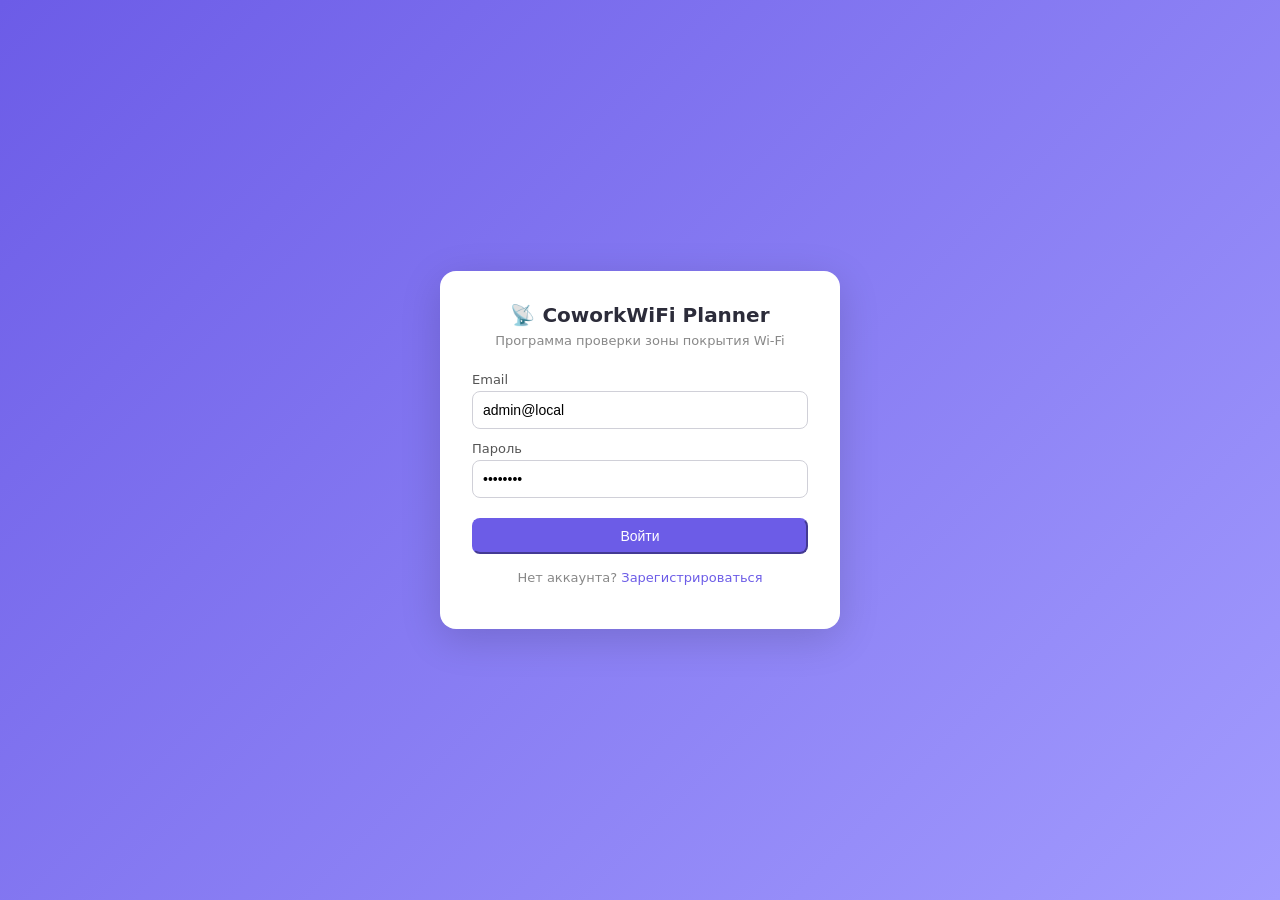
==== static/index.html @ eb7f139a "Initial commit: CoworkWiFi Planner" ====
<!DOCTYPE html>
<html lang="ru">
<head>
<meta charset="UTF-8">
<title>CoworkWiFi Planner</title>
<link rel="stylesheet" href="/static/css/style.css">
</head>
<body>
<header class="topbar">
  <div class="logo">📡 CoworkWiFi Planner</div>
  <nav>
    <a href="/static/index.html" class="active">Главная</a>
    <a href="/static/editor.html">Редактор</a>
    <a href="/static/measurements.html">Измерения</a>
    <a href="/static/heatmap.html">Тепловые карты</a>
    <a href="/static/admin.html" id="adminLink" style="display:none">Админ</a>
  </nav>
  <div class="user-info">
    <span id="userName"></span>
    <button id="logoutBtn" class="btn">Выйти</button>
  </div>
</header>

<main class="container">
  <section class="hero">
    <h1>Программа проверки зоны покрытия Wi-Fi в коворкинге</h1>
    <p>Загрузите план помещения, расставьте точки доступа, введите измерения RSSI/SNR — и получите тепловую карту покрытия.</p>
    <div class="hero-actions">
      <a href="/static/editor.html" class="btn-primary">Открыть редактор</a>
      <a href="/docs" class="btn" target="_blank">API-документация</a>
    </div>
  </section>

  <section class="features">
    <div class="feature">
      <div class="feature-icon">🗺</div>
      <h3>Загрузка плана</h3>
      <p>PNG, JPG или SVG с реальными размерами помещения</p>
    </div>
    <div class="feature">
      <div class="feature-icon">📡</div>
      <h3>Расстановка точек доступа</h3>
      <p>Укажите модель, мощность, канал и тип SSID</p>
    </div>
    <div class="feature">
      <div class="feature-icon">📊</div>
      <h3>Измерения</h3>
      <p>RSSI, SNR, интерференция — вручную или автоматически</p>
    </div>
    <div class="feature">
      <div class="feature-icon">🔥</div>
      <h3>Тепловые карты</h3>
      <p>IDW-интерполяция и наложение на план помещения</p>
    </div>
    <div class="feature">
      <div class="feature-icon">📄</div>
      <h3>Экспорт отчётов</h3>
      <p>CSV и PDF с результатами измерений</p>
    </div>
    <div class="feature">
      <div class="feature-icon">🔐</div>
      <h3>Роли и доступ</h3>
      <p>Администратор, инженер, аналитик</p>
    </div>
  </section>
</main>

<script src="/static/js/api.js"></script>
<script>
(function () {
  if (!API.getToken()) { window.location.href = '/static/login.html'; return; }
  API.get('/api/auth/me').then(function (u) {
    document.getElementById('userName').textContent = u.full_name + ' (' + u.role + ')';
    if (u.role === 'admin') document.getElementById('adminLink').style.display = '';
  }).catch(function () {
    API.clearToken();
    window.location.href = '/static/login.html';
  });
  document.getElementById('logoutBtn').addEventListener('click', function () {
    API.clearToken();
    window.location.href = '/static/login.html';
  });
})();
</script>
</body>
</html>
---- static/css/style.css ----
* { box-sizing: border-box; margin: 0; padding: 0; }
body {
  font-family: 'Segoe UI', system-ui, sans-serif;
  background: #f5f5f7;
  color: #2c2c3a;
  min-height: 100vh;
}
a { color: #6c5ce7; text-decoration: none; }

.topbar {
  height: 56px; background: #fff; border-bottom: 1px solid #e0e0e5;
  display: flex; align-items: center; padding: 0 20px; gap: 24px;
}
.topbar .logo { font-weight: 700; color: #6c5ce7; }
.topbar nav { display: flex; gap: 16px; }
.topbar nav a { color: #555; font-size: 14px; padding: 4px 8px; border-radius: 6px; }
.topbar nav a.active { background: #f0eeff; color: #6c5ce7; }
.user-info { margin-left: auto; display: flex; align-items: center; gap: 12px; font-size: 14px; }

.container { max-width: 1100px; margin: 0 auto; padding: 32px 20px; }

.hero { text-align: center; padding: 40px 0; }
.hero h1 { font-size: 28px; margin-bottom: 12px; }
.hero p { color: #666; margin-bottom: 24px; }
.hero-actions { display: flex; gap: 12px; justify-content: center; }

.features {
  display: grid; grid-template-columns: repeat(auto-fit, minmax(220px, 1fr));
  gap: 16px; margin-top: 40px;
}
.feature {
  background: #fff; padding: 20px; border-radius: 12px;
  border: 1px solid #e0e0e5;
}
.feature-icon { font-size: 28px; margin-bottom: 8px; }
.feature h3 { font-size: 15px; margin-bottom: 6px; }
.feature p { font-size: 13px; color: #666; }

.btn {
  background: #fff; border: 1px solid #d0d0d8; color: #2c2c3a;
  padding: 8px 16px; border-radius: 8px; cursor: pointer; font-size: 14px;
  transition: all .15s;
}
.btn:hover { background: #f5f5f7; }
.btn-primary {
  background: #6c5ce7; border-color: #6c5ce7; color: #fff;
  padding: 8px 16px; border-radius: 8px; cursor: pointer; font-size: 14px;
  display: inline-block;
}
.btn-primary:hover { background: #8171f0; }

/* Авторизация */
.auth-page {
  display: flex; align-items: center; justify-content: center;
  min-height: 100vh; background: linear-gradient(135deg, #6c5ce7, #a29bfe);
}
.auth-card {
  background: #fff; padding: 32px; border-radius: 16px;
  width: 100%; max-width: 400px;
  box-shadow: 0 10px 40px rgba(0,0,0,.15);
}
.auth-card h1 { font-size: 20px; margin-bottom: 6px; text-align: center; }
.auth-card .subtitle { text-align: center; color: #888; font-size: 13px; margin-bottom: 24px; }
.auth-card label { display: block; margin-bottom: 12px; font-size: 13px; color: #555; }
.auth-card input, .auth-card select {
  width: 100%; padding: 10px; border: 1px solid #d0d0d8;
  border-radius: 8px; margin-top: 4px; font-size: 14px;
}
.auth-card button { width: 100%; margin-top: 8px; }
.hint { text-align: center; font-size: 13px; color: #888; margin-top: 16px; }
.msg { margin-top: 12px; font-size: 13px; text-align: center; }
.msg.error { color: #e74c3c; }
.msg.success { color: #27ae60; }

/* Таблицы */
.table { width: 100%; border-collapse: collapse; background: #fff; border-radius: 8px; overflow: hidden; }
.table th, .table td { padding: 10px 14px; text-align: left; border-bottom: 1px solid #eee; font-size: 14px; }
.table th { background: #fafafa; font-weight: 600; color: #555; font-size: 13px; }

pre { background: #2c2c3a; color: #e4e4ec; padding: 12px; border-radius: 8px; font-size: 13px; }
code { background: #f0eeff; color: #6c5ce7; padding: 2px 6px; border-radius: 4px; font-size: 13px; }
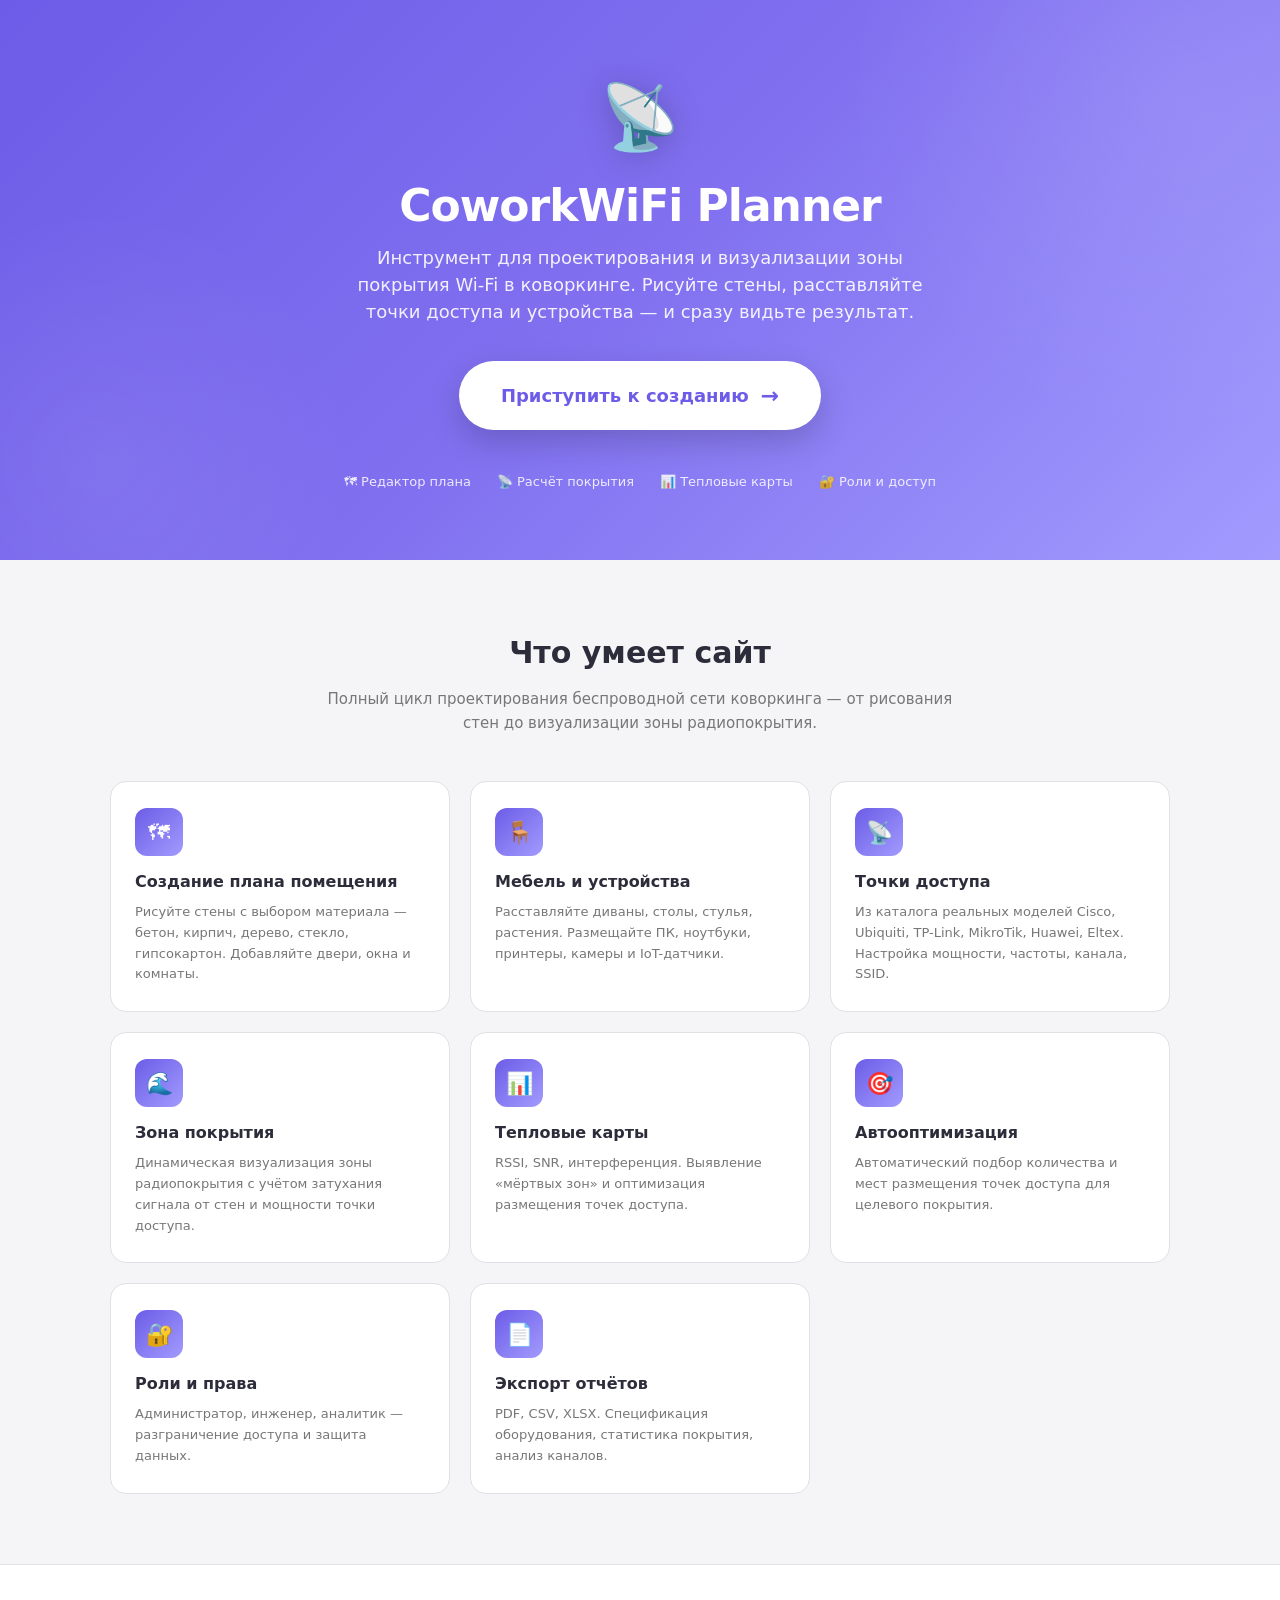
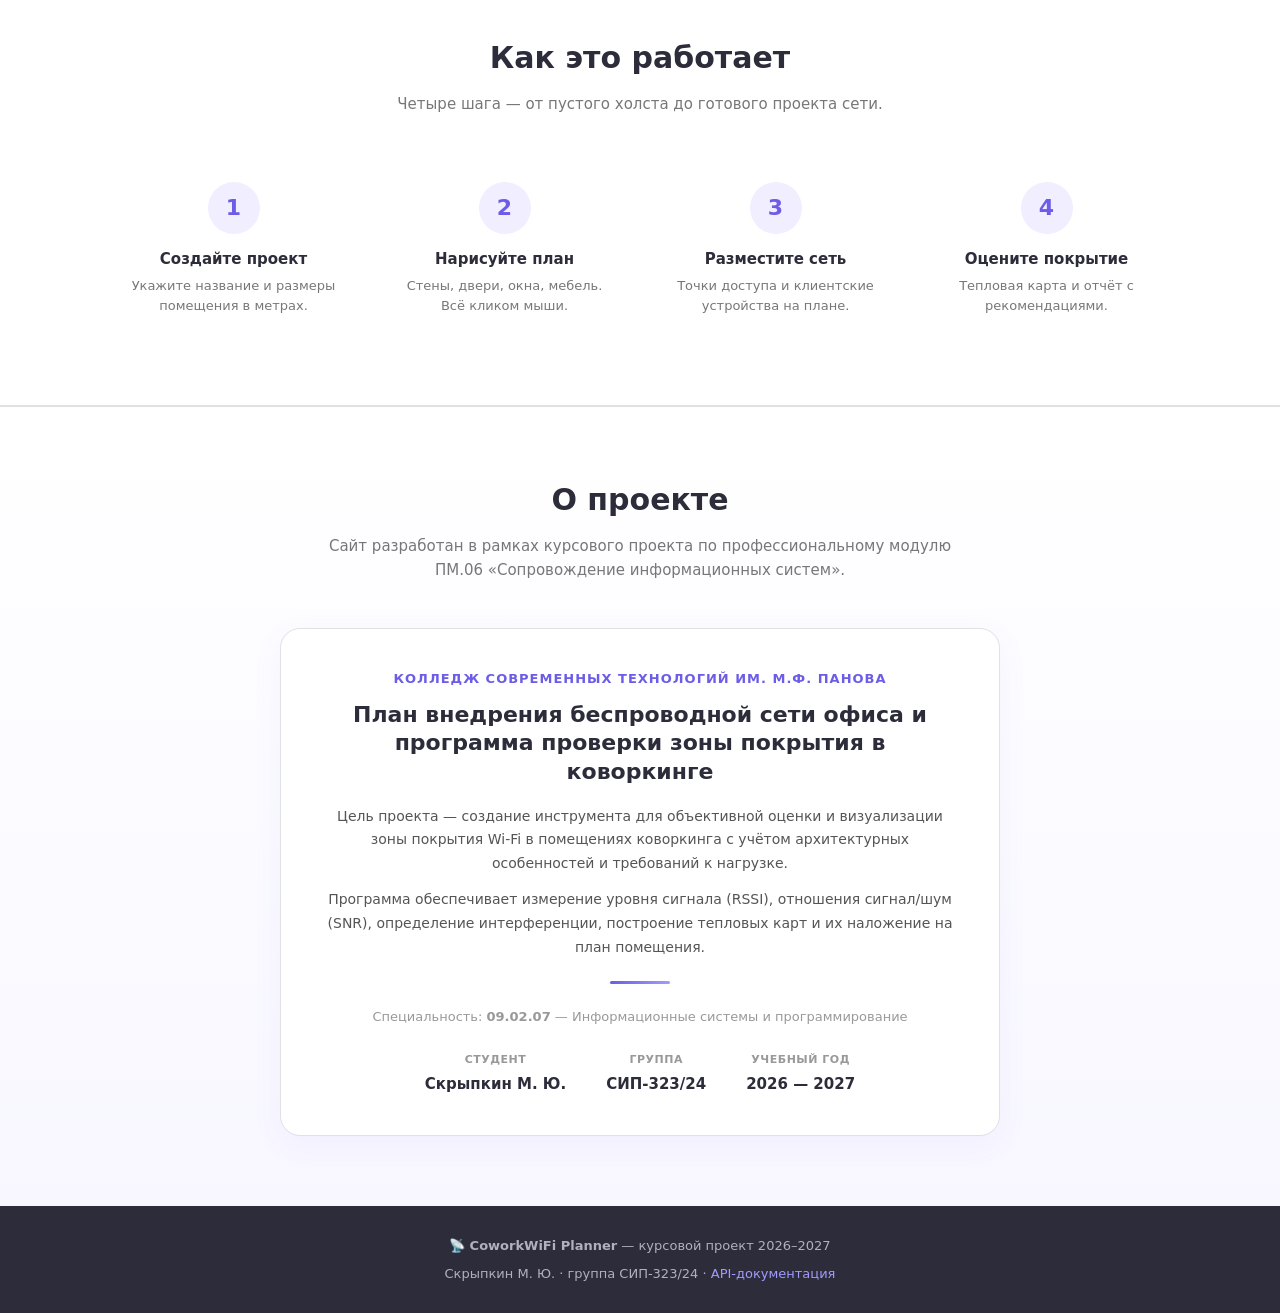
==== commit c7490b47: "ver 0.0.4" ====
--- a/static/index.html
+++ b/static/index.html
@@ -2,84 +2,192 @@
 <html lang="ru">
 <head>
 <meta charset="UTF-8">
-<title>CoworkWiFi Planner</title>
+<meta name="viewport" content="width=device-width, initial-scale=1.0">
+<title>CoworkWiFi Planner — проектирование Wi-Fi в коворкинге</title>
 <link rel="stylesheet" href="/static/css/style.css">
 </head>
 <body>
-<header class="topbar">
-  <div class="logo">📡 CoworkWiFi Planner</div>
-  <nav>
-    <a href="/static/index.html" class="active">Главная</a>
-    <a href="/static/editor.html">Редактор</a>
-    <a href="/static/measurements.html">Измерения</a>
-    <a href="/static/heatmap.html">Тепловые карты</a>
-    <a href="/static/admin.html" id="adminLink" style="display:none">Админ</a>
-  </nav>
-  <div class="user-info">
-    <span id="userName"></span>
-    <button id="logoutBtn" class="btn">Выйти</button>
+
+<section class="hero">
+  <div class="hero-logo">📡</div>
+  <h1>CoworkWiFi Planner</h1>
+  <p class="subtitle">
+    Инструмент для проектирования и визуализации зоны покрытия Wi-Fi
+    в коворкинге. Рисуйте стены, расставляйте точки доступа и устройства —
+    и сразу видьте результат.
+  </p>
+  <a href="/static/editor.html" class="hero-cta" id="startBtn">
+    Приступить к созданию
+    <span class="arrow">→</span>
+  </a>
+  <div class="hero-features-mini">
+    <span>🗺 Редактор плана</span>
+    <span>📡 Расчёт покрытия</span>
+    <span>📊 Тепловые карты</span>
+    <span>🔐 Роли и доступ</span>
   </div>
-</header>
+</section>
 
-<main class="container">
-  <section class="hero">
-    <h1>Программа проверки зоны покрытия Wi-Fi в коворкинге</h1>
-    <p>Загрузите план помещения, расставьте точки доступа, введите измерения RSSI/SNR — и получите тепловую карту покрытия.</p>
-    <div class="hero-actions">
-      <a href="/static/editor.html" class="btn-primary">Открыть редактор</a>
-      <a href="/docs" class="btn" target="_blank">API-документация</a>
-    </div>
-  </section>
-
-  <section class="features">
+<section class="section">
+  <h2 class="section-title">Что умеет сайт</h2>
+  <p class="section-sub">
+    Полный цикл проектирования беспроводной сети коворкинга —
+    от рисования стен до визуализации зоны радиопокрытия.
+  </p>
+  <div class="features-grid">
     <div class="feature">
       <div class="feature-icon">🗺</div>
-      <h3>Загрузка плана</h3>
-      <p>PNG, JPG или SVG с реальными размерами помещения</p>
+      <h3>Создание плана помещения</h3>
+      <p>Рисуйте стены с выбором материала — бетон, кирпич, дерево, стекло,
+      гипсокартон. Добавляйте двери, окна и комнаты.</p>
+    </div>
+    <div class="feature">
+      <div class="feature-icon">🪑</div>
+      <h3>Мебель и устройства</h3>
+      <p>Расставляйте диваны, столы, стулья, растения. Размещайте ПК,
+      ноутбуки, принтеры, камеры и IoT-датчики.</p>
     </div>
     <div class="feature">
       <div class="feature-icon">📡</div>
-      <h3>Расстановка точек доступа</h3>
-      <p>Укажите модель, мощность, канал и тип SSID</p>
+      <h3>Точки доступа</h3>
+      <p>Из каталога реальных моделей Cisco, Ubiquiti, TP-Link, MikroTik,
+      Huawei, Eltex. Настройка мощности, частоты, канала, SSID.</p>
+    </div>
+    <div class="feature">
+      <div class="feature-icon">🌊</div>
+      <h3>Зона покрытия</h3>
+      <p>Динамическая визуализация зоны радиопокрытия с учётом затухания
+      сигнала от стен и мощности точки доступа.</p>
     </div>
     <div class="feature">
       <div class="feature-icon">📊</div>
-      <h3>Измерения</h3>
-      <p>RSSI, SNR, интерференция — вручную или автоматически</p>
+      <h3>Тепловые карты</h3>
+      <p>RSSI, SNR, интерференция. Выявление «мёртвых зон» и оптимизация
+      размещения точек доступа.</p>
     </div>
     <div class="feature">
-      <div class="feature-icon">🔥</div>
-      <h3>Тепловые карты</h3>
-      <p>IDW-интерполяция и наложение на план помещения</p>
+      <div class="feature-icon">🎯</div>
+      <h3>Автооптимизация</h3>
+      <p>Автоматический подбор количества и мест размещения точек
+      доступа для целевого покрытия.</p>
+    </div>
+    <div class="feature">
+      <div class="feature-icon">🔐</div>
+      <h3>Роли и права</h3>
+      <p>Администратор, инженер, аналитик — разграничение доступа
+      и защита данных.</p>
     </div>
     <div class="feature">
       <div class="feature-icon">📄</div>
       <h3>Экспорт отчётов</h3>
-      <p>CSV и PDF с результатами измерений</p>
+      <p>PDF, CSV, XLSX. Спецификация оборудования, статистика покрытия,
+      анализ каналов.</p>
     </div>
-    <div class="feature">
-      <div class="feature-icon">🔐</div>
-      <h3>Роли и доступ</h3>
-      <p>Администратор, инженер, аналитик</p>
+  </div>
+</section>
+
+<section class="steps">
+  <div class="section">
+    <h2 class="section-title">Как это работает</h2>
+    <p class="section-sub">Четыре шага — от пустого холста до готового проекта сети.</p>
+    <div class="step-row">
+      <div class="step">
+        <div class="step-num">1</div>
+        <h4>Создайте проект</h4>
+        <p>Укажите название и размеры помещения в метрах.</p>
+      </div>
+      <div class="step">
+        <div class="step-num">2</div>
+        <h4>Нарисуйте план</h4>
+        <p>Стены, двери, окна, мебель. Всё кликом мыши.</p>
+      </div>
+      <div class="step">
+        <div class="step-num">3</div>
+        <h4>Разместите сеть</h4>
+        <p>Точки доступа и клиентские устройства на плане.</p>
+      </div>
+      <div class="step">
+        <div class="step-num">4</div>
+        <h4>Оцените покрытие</h4>
+        <p>Тепловая карта и отчёт с рекомендациями.</p>
+      </div>
     </div>
-  </section>
-</main>
+  </div>
+</section>
+
+<section class="about">
+  <div class="section">
+    <h2 class="section-title">О проекте</h2>
+    <p class="section-sub">
+      Сайт разработан в рамках курсового проекта по профессиональному
+      модулю ПМ.06 «Сопровождение информационных систем».
+    </p>
+    <div class="about-card">
+      <div class="uni">Колледж современных технологий им. М.Ф. Панова</div>
+      <h2>План внедрения беспроводной сети офиса
+        и программа проверки зоны покрытия в коворкинге</h2>
+      <p>
+        Цель проекта — создание инструмента для объективной оценки
+        и визуализации зоны покрытия Wi-Fi в помещениях коворкинга
+        с учётом архитектурных особенностей и требований к нагрузке.
+      </p>
+      <p>
+        Программа обеспечивает измерение уровня сигнала (RSSI), отношения
+        сигнал/шум (SNR), определение интерференции, построение тепловых
+        карт и их наложение на план помещения.
+      </p>
+      <div class="about-divider"></div>
+      <p style="font-size:13px;color:#999;margin:0">
+        Специальность: <strong>09.02.07</strong> — Информационные системы и программирование
+      </p>
+      <div class="author-info">
+        <div class="author-item">
+          <div class="lbl">Студент</div>
+          <div class="val">Скрыпкин М. Ю.</div>
+        </div>
+        <div class="author-item">
+          <div class="lbl">Группа</div>
+          <div class="val">СИП-323/24</div>
+        </div>
+        <div class="author-item">
+          <div class="lbl">Учебный год</div>
+          <div class="val">2026 — 2027</div>
+        </div>
+      </div>
+    </div>
+  </div>
+</section>
+
+<footer>
+  <p>📡 <strong>CoworkWiFi Planner</strong> — курсовой проект 2026–2027</p>
+  <p>Скрыпкин М. Ю. · группа СИП-323/24 ·
+    <a href="/docs" target="_blank">API-документация</a></p>
+</footer>
 
 <script src="/static/js/api.js"></script>
 <script>
 (function () {
-  if (!API.getToken()) { window.location.href = '/static/login.html'; return; }
-  API.get('/api/auth/me').then(function (u) {
-    document.getElementById('userName').textContent = u.full_name + ' (' + u.role + ')';
-    if (u.role === 'admin') document.getElementById('adminLink').style.display = '';
-  }).catch(function () {
-    API.clearToken();
-    window.location.href = '/static/login.html';
+  var startBtn = document.getElementById('startBtn');
+  startBtn.addEventListener('click', function (e) {
+    if (!API.getToken()) {
+      e.preventDefault();
+      window.location.href = '/static/login.html';
+    }
   });
-  document.getElementById('logoutBtn').addEventListener('click', function () {
-    API.clearToken();
-    window.location.href = '/static/login.html';
-  });
+  if (API.getToken()) {
+    API.get('/api/auth/me').then(function (u) {
+      var hero = document.querySelector('.hero');
+      var badge = document.createElement('div');
+      badge.className = 'hero-user-badge';
+      badge.innerHTML = '<span>👤 ' + u.full_name + '</span>' +
+        '<button id="logoutLink">Выйти</button>';
+      hero.appendChild(badge);
+      document.getElementById('logoutLink').addEventListener('click', function () {
+        API.clearToken();
+        window.location.reload();
+      });
+    }).catch(function () { API.clearToken(); });
+  }
 })();
 </script>
 </body>
--- a/static/css/style.css
+++ b/static/css/style.css
@@ -1,81 +1,688 @@
+/* ============================================================
+   CoworkWiFi Planner — ЕДИНЫЙ ФАЙЛ СТИЛЕЙ
+   Курсовой проект 2026–2027 · Скрыпкин М. Ю. · СИП-323/24
+   ============================================================ */
+
+/* 1. БАЗА */
 * { box-sizing: border-box; margin: 0; padding: 0; }
 body {
-  font-family: 'Segoe UI', system-ui, sans-serif;
+  font-family: 'Segoe UI', system-ui, -apple-system, sans-serif;
   background: #f5f5f7;
   color: #2c2c3a;
   min-height: 100vh;
+  font-size: 14px;
+  line-height: 1.5;
 }
 a { color: #6c5ce7; text-decoration: none; }
-
+a:hover { text-decoration: underline; }
+body.editor-page, body.measurements-page { overflow: hidden; margin: 0; }
+
+/* 2. TOPBAR */
 .topbar {
   height: 56px; background: #fff; border-bottom: 1px solid #e0e0e5;
-  display: flex; align-items: center; padding: 0 20px; gap: 24px;
-}
-.topbar .logo { font-weight: 700; color: #6c5ce7; }
-.topbar nav { display: flex; gap: 16px; }
-.topbar nav a { color: #555; font-size: 14px; padding: 4px 8px; border-radius: 6px; }
-.topbar nav a.active { background: #f0eeff; color: #6c5ce7; }
-.user-info { margin-left: auto; display: flex; align-items: center; gap: 12px; font-size: 14px; }
-
-.container { max-width: 1100px; margin: 0 auto; padding: 32px 20px; }
-
-.hero { text-align: center; padding: 40px 0; }
-.hero h1 { font-size: 28px; margin-bottom: 12px; }
-.hero p { color: #666; margin-bottom: 24px; }
-.hero-actions { display: flex; gap: 12px; justify-content: center; }
-
-.features {
-  display: grid; grid-template-columns: repeat(auto-fit, minmax(220px, 1fr));
-  gap: 16px; margin-top: 40px;
-}
-.feature {
-  background: #fff; padding: 20px; border-radius: 12px;
-  border: 1px solid #e0e0e5;
-}
-.feature-icon { font-size: 28px; margin-bottom: 8px; }
-.feature h3 { font-size: 15px; margin-bottom: 6px; }
-.feature p { font-size: 13px; color: #666; }
-
+  display: flex; align-items: center; padding: 0 20px;
+  gap: 24px; flex-shrink: 0;
+}
+.topbar .logo { font-weight: 700; color: #6c5ce7; font-size: 14px; white-space: nowrap; }
+.topbar nav { display: flex; gap: 4px; flex: 1; }
+.topbar nav a {
+  color: #555; font-size: 13px; padding: 6px 12px;
+  border-radius: 6px; text-decoration: none;
+  transition: background .15s, color .15s;
+}
+.topbar nav a:hover { background: #f5f5f7; color: #2c2c3a; text-decoration: none; }
+.topbar nav a.active { background: #f0eeff; color: #6c5ce7; font-weight: 600; }
+.user-info {
+  margin-left: auto; display: flex; align-items: center;
+  gap: 12px; font-size: 13px; color: #555;
+}
+
+/* 3. КНОПКИ */
 .btn {
   background: #fff; border: 1px solid #d0d0d8; color: #2c2c3a;
-  padding: 8px 16px; border-radius: 8px; cursor: pointer; font-size: 14px;
-  transition: all .15s;
+  padding: 7px 14px; border-radius: 8px; cursor: pointer;
+  font-size: 13px; font-family: inherit; transition: all .15s;
+  display: inline-flex; align-items: center; gap: 6px;
 }
 .btn:hover { background: #f5f5f7; }
 .btn-primary {
-  background: #6c5ce7; border-color: #6c5ce7; color: #fff;
-  padding: 8px 16px; border-radius: 8px; cursor: pointer; font-size: 14px;
-  display: inline-block;
-}
-.btn-primary:hover { background: #8171f0; }
-
-/* Авторизация */
-.auth-page {
-  display: flex; align-items: center; justify-content: center;
-  min-height: 100vh; background: linear-gradient(135deg, #6c5ce7, #a29bfe);
-}
-.auth-card {
-  background: #fff; padding: 32px; border-radius: 16px;
-  width: 100%; max-width: 400px;
-  box-shadow: 0 10px 40px rgba(0,0,0,.15);
-}
-.auth-card h1 { font-size: 20px; margin-bottom: 6px; text-align: center; }
-.auth-card .subtitle { text-align: center; color: #888; font-size: 13px; margin-bottom: 24px; }
-.auth-card label { display: block; margin-bottom: 12px; font-size: 13px; color: #555; }
-.auth-card input, .auth-card select {
-  width: 100%; padding: 10px; border: 1px solid #d0d0d8;
-  border-radius: 8px; margin-top: 4px; font-size: 14px;
-}
-.auth-card button { width: 100%; margin-top: 8px; }
-.hint { text-align: center; font-size: 13px; color: #888; margin-top: 16px; }
+  background: #6c5ce7; border: none; color: #fff;
+  padding: 8px 16px; border-radius: 8px; cursor: pointer;
+  font-size: 13px; font-weight: 600; font-family: inherit;
+  transition: background .15s;
+  display: inline-flex; align-items: center; justify-content: center;
+  gap: 6px; text-decoration: none;
+}
+.btn-primary:hover { background: #8171f0; color: #fff; text-decoration: none; }
+.btn-danger {
+  background: #e74c3c; color: #fff; border: none;
+  padding: 8px 14px; border-radius: 6px; cursor: pointer;
+  font-size: 13px; font-family: inherit; transition: background .15s;
+  width: 100%; margin-top: 6px;
+}
+.btn-danger:hover { background: #c0392b; }
+.btn-sm {
+  background: #fff; border: 1px solid #d0d0d8;
+  padding: 4px 10px; border-radius: 5px; font-size: 11px;
+  cursor: pointer; font-family: inherit; margin-right: 4px;
+  transition: background .15s;
+}
+.btn-sm:hover { background: #f5f5f7; }
+.btn-sm.danger { color: #e74c3c; border-color: #f5c6c0; }
+.btn-sm.danger:hover { background: #fcebe8; }
+.btn-primary-sm {
+  background: #6c5ce7; color: #fff; border: none;
+  padding: 8px 14px; border-radius: 6px; font-size: 13px;
+  cursor: pointer; font-weight: 600; font-family: inherit;
+  transition: background .15s;
+}
+.btn-primary-sm:hover { background: #8171f0; }
+
+/* 4. КОНТЕЙНЕР */
+.container { max-width: 1100px; margin: 0 auto; padding: 32px 20px; }
+.container h1 { font-size: 22px; font-weight: 700; margin-bottom: 16px; }
+
+/* 5. ТАБЛИЦЫ */
+.table-wrap {
+  background: #fff; border: 1px solid #e0e0e5;
+  border-radius: 12px; overflow: hidden;
+}
+.table { width: 100%; border-collapse: collapse; font-size: 13px; }
+.table th, .table td {
+  padding: 10px 14px; text-align: left;
+  border-bottom: 1px solid #f0f0f5; vertical-align: middle;
+}
+.table th {
+  background: #fafafa; font-weight: 600; color: #555;
+  font-size: 11px; text-transform: uppercase; letter-spacing: .5px;
+}
+.table tr:last-child td { border-bottom: none; }
+.table tr:hover td { background: #fafaff; }
+
+/* 6. БЕЙДЖИ */
+.badge {
+  display: inline-block; padding: 3px 9px;
+  border-radius: 10px; font-size: 10px; font-weight: 700;
+  text-transform: uppercase; letter-spacing: .3px;
+}
+.badge.admin    { background: #ffe0e0; color: #c0392b; }
+.badge.engineer { background: #e0f0ff; color: #2980b9; }
+.badge.analyst  { background: #e8e8f0; color: #555; }
+.badge.active   { background: #d8f5e8; color: #00b894; }
+.badge.blocked  { background: #f0f0f0; color: #999; }
+
+/* 7. СООБЩЕНИЯ */
 .msg { margin-top: 12px; font-size: 13px; text-align: center; }
 .msg.error { color: #e74c3c; }
 .msg.success { color: #27ae60; }
 
-/* Таблицы */
-.table { width: 100%; border-collapse: collapse; background: #fff; border-radius: 8px; overflow: hidden; }
-.table th, .table td { padding: 10px 14px; text-align: left; border-bottom: 1px solid #eee; font-size: 14px; }
-.table th { background: #fafafa; font-weight: 600; color: #555; font-size: 13px; }
-
-pre { background: #2c2c3a; color: #e4e4ec; padding: 12px; border-radius: 8px; font-size: 13px; }
-code { background: #f0eeff; color: #6c5ce7; padding: 2px 6px; border-radius: 4px; font-size: 13px; }+/* 8. КОД */
+pre {
+  background: #2c2c3a; color: #e4e4ec; padding: 12px;
+  border-radius: 8px; font-size: 12px; overflow-x: auto;
+  font-family: 'Consolas', 'Monaco', monospace;
+}
+code {
+  background: #f0eeff; color: #6c5ce7; padding: 2px 6px;
+  border-radius: 4px; font-size: 12px;
+  font-family: 'Consolas', 'Monaco', monospace;
+}
+
+/* 9. МОДАЛЬНЫЕ ОКНА */
+.modal-mask {
+  position: fixed; inset: 0; background: rgba(0,0,0,.4);
+  display: none; align-items: center; justify-content: center; z-index: 100;
+}
+.modal-mask.show { display: flex; }
+.modal {
+  background: #fff; padding: 24px; border-radius: 12px;
+  width: 380px; max-width: 92vw;
+  box-shadow: 0 10px 40px rgba(0,0,0,.2);
+}
+.modal h2 { font-size: 16px; margin-bottom: 14px; color: #2c2c3a; }
+.modal label { display: block; font-size: 12px; color: #777; margin: 10px 0 4px; }
+.modal input, .modal select, .modal textarea {
+  width: 100%; padding: 8px 10px; border: 1px solid #d0d0d8;
+  border-radius: 6px; font-size: 13px; font-family: inherit;
+  outline: none; box-sizing: border-box;
+}
+.modal input:focus, .modal select:focus, .modal textarea:focus { border-color: #6c5ce7; }
+.modal-btns { display: flex; gap: 8px; margin-top: 18px; }
+.modal-btns button {
+  flex: 1; padding: 9px; border-radius: 6px; font-size: 13px;
+  cursor: pointer; border: none; font-family: inherit;
+  transition: background .15s;
+}
+.modal-btns .cancel { background: #f0f0f5; color: #555; }
+.modal-btns .cancel:hover { background: #e4e4ea; }
+.modal-btns .ok { background: #6c5ce7; color: #fff; font-weight: 600; }
+.modal-btns .ok:hover { background: #8171f0; }
+
+/* 10. ПУСТЫЕ СОСТОЯНИЯ */
+.empty { text-align: center; padding: 40px 20px; color: #999; font-size: 13px; }
+.empty .big { font-size: 42px; opacity: .4; margin-bottom: 8px; }
+
+/* 11. АВТОРИЗАЦИЯ */
+.auth-page {
+  display: flex; align-items: center; justify-content: center;
+  min-height: 100vh;
+  background: linear-gradient(135deg, #6c5ce7 0%, #a29bfe 100%);
+  padding: 20px;
+}
+.auth-card {
+  background: #fff; padding: 32px 36px; border-radius: 16px;
+  width: 100%; max-width: 400px;
+  box-shadow: 0 10px 40px rgba(0,0,0,.15);
+}
+.auth-card h1 { font-size: 20px; margin-bottom: 6px; text-align: center; font-weight: 700; }
+.auth-card .subtitle { text-align: center; color: #888; font-size: 13px; margin-bottom: 24px; }
+.auth-card label { display: block; margin-bottom: 12px; font-size: 12px; color: #555; }
+.auth-card input, .auth-card select {
+  width: 100%; padding: 10px 12px; border: 1px solid #d0d0d8;
+  border-radius: 8px; margin-top: 4px; font-size: 13px;
+  font-family: inherit; outline: none; box-sizing: border-box;
+}
+.auth-card input:focus, .auth-card select:focus { border-color: #6c5ce7; }
+.auth-card button { width: 100%; margin-top: 8px; }
+.hint { text-align: center; font-size: 13px; color: #888; margin-top: 16px; }
+.hint a { color: #6c5ce7; font-weight: 600; }
+
+/* 12. ГЛАВНАЯ */
+.hero {
+  min-height: 560px;
+  background: linear-gradient(135deg, #6c5ce7 0%, #8171f0 50%, #a29bfe 100%);
+  color: #fff; display: flex; flex-direction: column;
+  align-items: center; justify-content: center;
+  padding: 60px 20px; text-align: center;
+  position: relative; overflow: hidden;
+}
+.hero::before {
+  content: ""; position: absolute; width: 800px; height: 800px;
+  border-radius: 50%;
+  background: radial-gradient(circle, rgba(255,255,255,.08) 0%, transparent 60%);
+  top: -300px; right: -300px; pointer-events: none;
+}
+.hero::after {
+  content: ""; position: absolute; width: 600px; height: 600px;
+  border-radius: 50%;
+  background: radial-gradient(circle, rgba(255,255,255,.06) 0%, transparent 60%);
+  bottom: -200px; left: -200px; pointer-events: none;
+}
+.hero-logo {
+  font-size: 64px; margin-bottom: 16px;
+  filter: drop-shadow(0 4px 16px rgba(0,0,0,.2));
+  position: relative; z-index: 1;
+}
+.hero h1 {
+  font-size: 44px; font-weight: 800; margin: 0 0 12px;
+  letter-spacing: -1px; position: relative; z-index: 1; line-height: 1.15;
+}
+.hero .subtitle {
+  font-size: 18px; opacity: .9; max-width: 620px;
+  margin: 0 auto 36px; line-height: 1.5;
+  position: relative; z-index: 1;
+}
+.hero-cta {
+  display: inline-flex; align-items: center; gap: 12px;
+  background: #fff; color: #6c5ce7; font-size: 18px; font-weight: 700;
+  padding: 18px 42px; border-radius: 50px; border: none;
+  cursor: pointer; text-decoration: none;
+  box-shadow: 0 12px 32px rgba(0,0,0,.18);
+  transition: transform .15s, box-shadow .15s;
+  position: relative; z-index: 1;
+}
+.hero-cta:hover {
+  transform: translateY(-3px);
+  box-shadow: 0 18px 40px rgba(0,0,0,.24);
+  text-decoration: none; color: #6c5ce7;
+}
+.hero-cta .arrow { font-size: 22px; transition: transform .15s; }
+.hero-cta:hover .arrow { transform: translateX(4px); }
+.hero-features-mini {
+  display: flex; gap: 26px; flex-wrap: wrap;
+  justify-content: center; margin-top: 42px;
+  font-size: 13px; opacity: .85;
+  position: relative; z-index: 1;
+}
+.hero-features-mini span { display: inline-flex; align-items: center; gap: 6px; }
+.hero-user-badge {
+  position: absolute; top: 20px; right: 24px;
+  background: rgba(255,255,255,.15); color: #fff;
+  padding: 8px 14px; border-radius: 20px; font-size: 13px;
+  z-index: 2; display: flex; gap: 12px; align-items: center;
+}
+.hero-user-badge button {
+  background: rgba(255,255,255,.2); border: none; color: #fff;
+  padding: 4px 10px; border-radius: 12px; cursor: pointer;
+  font-size: 12px; font-family: inherit;
+}
+
+.section { max-width: 1100px; margin: 0 auto; padding: 70px 20px; }
+.section-title {
+  text-align: center; font-size: 30px; font-weight: 800;
+  margin: 0 0 12px; color: #2c2c3a;
+}
+.section-sub {
+  text-align: center; color: #777; font-size: 15px;
+  max-width: 640px; margin: 0 auto 46px; line-height: 1.6;
+}
+.features-grid {
+  display: grid;
+  grid-template-columns: repeat(auto-fit, minmax(280px, 1fr));
+  gap: 20px;
+}
+.feature {
+  background: #fff; border: 1px solid #e0e0e5;
+  border-radius: 16px; padding: 26px 24px;
+  transition: transform .15s, box-shadow .15s, border-color .15s;
+}
+.feature:hover {
+  transform: translateY(-4px);
+  box-shadow: 0 12px 32px rgba(108,92,231,.10);
+  border-color: #d0cbff;
+}
+.feature-icon {
+  width: 48px; height: 48px;
+  background: linear-gradient(135deg, #6c5ce7, #a29bfe);
+  border-radius: 12px; display: flex; align-items: center;
+  justify-content: center; font-size: 22px; color: #fff;
+  margin-bottom: 14px;
+}
+.feature h3 { font-size: 16px; margin: 0 0 8px; color: #2c2c3a; }
+.feature p { font-size: 13px; color: #777; line-height: 1.6; margin: 0; }
+
+.steps {
+  background: #fff; border-top: 1px solid #e0e0e5;
+  border-bottom: 1px solid #e0e0e5;
+}
+.steps .section { padding: 70px 20px; }
+.step-row {
+  display: grid;
+  grid-template-columns: repeat(auto-fit, minmax(220px, 1fr));
+  gap: 24px; margin-top: 8px;
+}
+.step { text-align: center; padding: 20px 12px; }
+.step-num {
+  width: 52px; height: 52px; border-radius: 50%;
+  background: #f0eeff; color: #6c5ce7; font-size: 22px; font-weight: 800;
+  display: flex; align-items: center; justify-content: center;
+  margin: 0 auto 14px;
+}
+.step h4 { font-size: 15px; margin: 0 0 6px; color: #2c2c3a; }
+.step p { font-size: 13px; color: #777; margin: 0; line-height: 1.5; }
+
+.about {
+  background: linear-gradient(180deg, #ffffff 0%, #f8f7ff 100%);
+  border-top: 1px solid #e0e0e5;
+}
+.about-card {
+  max-width: 720px; margin: 0 auto; background: #fff;
+  border: 1px solid #e0e0e5; border-radius: 20px;
+  padding: 40px 44px; box-shadow: 0 8px 32px rgba(108,92,231,.06);
+  text-align: center;
+}
+.about-card .uni {
+  font-size: 13px; letter-spacing: 1px; text-transform: uppercase;
+  color: #6c5ce7; font-weight: 700; margin-bottom: 12px;
+}
+.about-card h2 { font-size: 22px; margin: 0 0 18px; line-height: 1.3; color: #2c2c3a; }
+.about-card p { font-size: 14px; color: #555; line-height: 1.7; margin: 0 0 12px; }
+.about-divider {
+  width: 60px; height: 3px;
+  background: linear-gradient(90deg, #6c5ce7, #a29bfe);
+  border-radius: 3px; margin: 22px auto;
+}
+.author-info {
+  display: flex; justify-content: center; gap: 40px;
+  flex-wrap: wrap; margin-top: 24px;
+}
+.author-item { text-align: center; }
+.author-item .lbl {
+  font-size: 11px; text-transform: uppercase; color: #999;
+  letter-spacing: .5px; margin-bottom: 4px; font-weight: 600;
+}
+.author-item .val { font-size: 15px; color: #2c2c3a; font-weight: 700; }
+
+footer {
+  background: #2c2c3a; color: #b0b0c0;
+  text-align: center; padding: 30px 20px; font-size: 13px;
+}
+footer a { color: #a29bfe; text-decoration: none; }
+footer a:hover { text-decoration: underline; }
+footer p { margin: 0 0 8px; }
+footer p:last-child { margin-bottom: 0; }
+
+/* 13. РЕДАКТОР */
+.editor-layout { display: flex; height: calc(100vh - 56px); overflow: hidden; }
+.editor-side {
+  width: 240px; background: #fff; border-right: 1px solid #e0e0e5;
+  padding: 10px; overflow-y: auto; flex-shrink: 0;
+}
+.editor-side h3 {
+  font-size: 11px; text-transform: uppercase; letter-spacing: .5px;
+  color: #999; margin: 14px 0 6px; font-weight: 600;
+}
+.editor-side h3:first-child { margin-top: 0; }
+.editor-side select, .editor-side input[type="text"],
+.editor-side input[type="number"] {
+  width: 100%; padding: 6px 8px; border: 1px solid #d0d0d8;
+  border-radius: 6px; font-size: 13px; margin-bottom: 6px;
+  box-sizing: border-box; font-family: inherit; outline: none;
+}
+.editor-side select:focus, .editor-side input:focus { border-color: #6c5ce7; }
+
+.lib-grid { display: grid; grid-template-columns: 1fr 1fr; gap: 4px; }
+.lib-item {
+  padding: 8px 4px; border: 1px solid #e0e0e5; border-radius: 6px;
+  cursor: pointer; text-align: center; font-size: 10px;
+  background: #fff; transition: all .15s; line-height: 1.2;
+}
+.lib-item:hover { border-color: #6c5ce7; background: #f8f7ff; }
+.lib-item.active { border-color: #6c5ce7; background: #f0eeff; }
+.lib-item .ic { display: block; font-size: 18px; margin-bottom: 3px; }
+
+.tool-btn {
+  display: block; width: 100%; margin-bottom: 4px; padding: 7px 10px;
+  cursor: pointer; border: 1px solid #d0d0d8; background: #fff;
+  border-radius: 6px; font-size: 12px; text-align: left;
+  font-family: inherit; transition: background .15s;
+}
+.tool-btn:hover { background: #f5f5f7; }
+.tool-btn.active { background: #6c5ce7; color: #fff; border-color: #6c5ce7; }
+
+.editor-canvas {
+  flex: 1; background: #f0f0f5; position: relative; overflow: hidden;
+}
+.editor-canvas svg#planSvg {
+  position: absolute; inset: 0; width: 100%; height: 100%;
+  display: block; touch-action: none; z-index: 2;
+  background: transparent; user-select: none;
+}
+.editor-canvas canvas#heatmapCanvas {
+  position: absolute; inset: 0; width: 100%; height: 100%;
+  pointer-events: none; opacity: .7; display: none; z-index: 1;
+}
+.canvas-hint {
+  position: absolute; top: 12px; left: 50%; transform: translateX(-50%);
+  background: rgba(44,44,58,.9); color: #fff;
+  padding: 6px 14px; border-radius: 20px; font-size: 12px;
+  z-index: 5; pointer-events: none; white-space: nowrap;
+  max-width: 80%; overflow: hidden; text-overflow: ellipsis;
+}
+.zoom-bar {
+  position: absolute; bottom: 16px; right: 16px;
+  background: #fff; border: 1px solid #d0d0d8; border-radius: 6px;
+  display: flex; box-shadow: 0 2px 8px rgba(0,0,0,.1); z-index: 5;
+}
+.zoom-bar button {
+  width: 32px; height: 32px; border: none; background: none;
+  cursor: pointer; font-size: 14px; font-family: inherit;
+}
+.zoom-bar button:hover { background: #f5f5f7; }
+.zoom-bar span {
+  padding: 0 8px; font-size: 12px; line-height: 32px; color: #777;
+  border-left: 1px solid #e0e0e5; border-right: 1px solid #e0e0e5;
+}
+.editor-props {
+  width: 280px; background: #fff; border-left: 1px solid #e0e0e5;
+  overflow-y: auto; flex-shrink: 0;
+}
+.props-header {
+  padding: 12px 14px; border-bottom: 1px solid #e0e0e5;
+  display: flex; align-items: center; gap: 10px;
+}
+.props-header .icon {
+  width: 34px; height: 34px; background: #6c5ce7; border-radius: 8px;
+  display: flex; align-items: center; justify-content: center;
+  color: #fff; font-size: 16px; flex-shrink: 0;
+}
+.props-header .title { font-size: 13px; font-weight: 600; color: #2c2c3a; }
+.props-header .subtitle { font-size: 10px; color: #999; }
+.props-section { padding: 10px 14px; border-bottom: 1px solid #e0e0e5; }
+.props-section h4 {
+  font-size: 10px; text-transform: uppercase; letter-spacing: .5px;
+  color: #999; margin-bottom: 8px; font-weight: 600;
+}
+.props-row {
+  display: flex; justify-content: space-between; align-items: center;
+  margin-bottom: 6px; font-size: 12px; gap: 6px;
+}
+.props-row label { color: #777; flex-shrink: 0; }
+.props-row input, .props-row select {
+  flex: 1; padding: 5px 7px; border: 1px solid #d0d0d8;
+  border-radius: 4px; font-size: 12px; font-family: inherit;
+  outline: none; min-width: 0;
+}
+.props-row input:focus, .props-row select:focus { border-color: #6c5ce7; }
+.props-empty { padding: 30px 20px; text-align: center; color: #999; font-size: 13px; }
+.props-empty .big { font-size: 40px; margin-bottom: 10px; opacity: .4; }
+
+.legend {
+  position: absolute; bottom: 16px; left: 16px;
+  background: #fff; border: 1px solid #e0e0e5; border-radius: 8px;
+  padding: 10px 12px; font-size: 11px; z-index: 5;
+  box-shadow: 0 2px 8px rgba(0,0,0,.1);
+}
+.legend-title {
+  font-weight: 600; margin-bottom: 6px; color: #777;
+  text-transform: uppercase; font-size: 10px; letter-spacing: .5px;
+}
+.legend-row { display: flex; align-items: center; gap: 8px; margin-bottom: 3px; }
+.legend-swatch { width: 14px; height: 10px; border-radius: 2px; }
+
+.stats-table { width: 100%; border-collapse: collapse; margin-bottom: 14px; font-size: 12px; }
+.stats-table td { padding: 6px 10px; border-bottom: 1px solid #f0f0f5; }
+.stats-table td:first-child { color: #555; }
+.stats-table td:not(:first-child) {
+  text-align: right; font-weight: 600; color: #6c5ce7;
+}
+
+.load-summary {
+  display: grid; grid-template-columns: 1fr 1fr 1fr;
+  gap: 10px; margin-bottom: 16px;
+}
+.load-summary .box {
+  background: #f8f7ff; border-radius: 8px;
+  padding: 10px 12px; text-align: center;
+}
+.load-summary .box .lbl {
+  font-size: 10px; text-transform: uppercase; color: #999;
+  letter-spacing: .5px; margin-bottom: 4px;
+}
+.load-summary .box .val { font-size: 18px; font-weight: 700; color: #2c2c3a; }
+.load-ap {
+  background: #fff; border: 1px solid #e0e0e5; border-radius: 8px;
+  padding: 10px 12px; margin-bottom: 8px;
+}
+.load-ap .head {
+  display: flex; justify-content: space-between; align-items: center;
+  font-size: 13px; font-weight: 600; margin-bottom: 6px;
+}
+.load-ap .head .badge {
+  font-size: 10px; padding: 2px 8px; border-radius: 10px; font-weight: 600;
+}
+.load-ap .progress {
+  height: 8px; background: #f0f0f5; border-radius: 4px;
+  overflow: hidden; margin-bottom: 6px;
+}
+.load-ap .progress > div { height: 100%; border-radius: 4px; transition: width .3s; }
+.load-ap .stats {
+  font-size: 11px; color: #777;
+  display: flex; justify-content: space-between;
+}
+.load-warning {
+  padding: 8px 12px; border-radius: 6px; margin: 6px 0;
+  font-size: 11px; line-height: 1.4;
+}
+.load-warning.ok { background: #e8f7f0; color: #007758; border-left: 3px solid #00b894; }
+.load-warning.warning { background: #fef7e6; color: #8a5a00; border-left: 3px solid #fdcb6e; }
+.load-warning.error { background: #fdecea; color: #8a1f18; border-left: 3px solid #e74c3c; }
+
+/* 14. ИЗМЕРЕНИЯ */
+.meas-item {
+  padding: 8px 10px; border: 1px solid #e0e0e5; border-radius: 6px;
+  margin-bottom: 4px; font-size: 12px; cursor: pointer;
+  display: flex; justify-content: space-between; align-items: center;
+  transition: all .15s;
+}
+.meas-item:hover { border-color: #6c5ce7; background: #f8f7ff; }
+.meas-item.active { border-color: #6c5ce7; background: #f0eeff; }
+.meas-item .del { color: #e74c3c; cursor: pointer; font-size: 14px; padding: 0 4px; }
+
+/* 15. АДМИН-ПАНЕЛЬ */
+.tabs {
+  display: flex; gap: 4px; border-bottom: 1px solid #e0e0e5;
+  margin-bottom: 20px;
+}
+.tab {
+  background: none; border: none; padding: 10px 18px;
+  cursor: pointer; font-size: 14px; color: #777;
+  border-bottom: 2px solid transparent; margin-bottom: -1px;
+  font-family: inherit; transition: color .15s;
+}
+.tab:hover { color: #2c2c3a; }
+.tab.active {
+  color: #6c5ce7; border-bottom-color: #6c5ce7; font-weight: 600;
+}
+.metric-grid {
+  display: grid;
+  grid-template-columns: repeat(auto-fit, minmax(180px, 1fr));
+  gap: 14px; margin-bottom: 24px;
+}
+.metric-card {
+  background: #fff; border: 1px solid #e0e0e5;
+  border-radius: 12px; padding: 16px 18px;
+}
+.metric-card .label {
+  font-size: 11px; text-transform: uppercase; color: #999;
+  letter-spacing: .5px; margin-bottom: 6px; font-weight: 600;
+}
+.metric-card .value { font-size: 26px; font-weight: 700; color: #2c2c3a; line-height: 1; }
+.metric-card .sub { font-size: 11px; color: #999; margin-top: 6px; }
+.metric-card.accent { border-left: 4px solid #6c5ce7; }
+.metric-card.ok     { border-left: 4px solid #00b894; }
+.metric-card.warn   { border-left: 4px solid #fdcb6e; }
+.metric-card.info   { border-left: 4px solid #3498db; }
+.chart-row { display: grid; grid-template-columns: 1fr 1fr; gap: 16px; margin-bottom: 24px; }
+.chart-box {
+  background: #fff; border: 1px solid #e0e0e5;
+  border-radius: 12px; padding: 16px 18px;
+}
+.chart-box h3 { font-size: 13px; font-weight: 600; margin-bottom: 14px; color: #555; }
+.bar-chart { display: flex; align-items: flex-end; gap: 6px; height: 120px; padding-top: 8px; }
+.bar-col {
+  flex: 1; display: flex; flex-direction: column;
+  align-items: center; justify-content: flex-end; height: 100%;
+}
+.bar-col .bar {
+  width: 100%; background: linear-gradient(180deg, #8171f0, #6c5ce7);
+  border-radius: 4px 4px 0 0; min-height: 2px; transition: all .3s;
+}
+.bar-col .bar.ok { background: linear-gradient(180deg, #55efc4, #00b894); }
+.bar-col .bar-count { font-size: 10px; color: #6c5ce7; font-weight: 700; margin-bottom: 2px; }
+.bar-col .bar-label { font-size: 10px; color: #999; margin-top: 6px; }
+.role-row {
+  display: flex; align-items: center; gap: 10px;
+  margin-bottom: 10px; font-size: 12px;
+}
+.role-row .role-name { width: 100px; color: #555; font-weight: 600; }
+.role-row .role-bar {
+  flex: 1; height: 8px; background: #f0f0f5;
+  border-radius: 4px; overflow: hidden;
+}
+.role-row .role-fill { height: 100%; border-radius: 4px; transition: width .3s; }
+.role-row .role-count { width: 40px; text-align: right; color: #777; font-weight: 600; }
+.toolbar { display: flex; justify-content: space-between; align-items: center; margin-bottom: 14px; }
+.toolbar h2 { font-size: 16px; font-weight: 700; }
+
+/* Адаптивность */
+@media (max-width: 900px) {
+  .chart-row { grid-template-columns: 1fr; }
+  .editor-side { width: 200px; }
+  .editor-props { width: 240px; }
+  .hero h1 { font-size: 32px; }
+  .section-title { font-size: 24px; }
+}
+@media (max-width: 700px) {
+  .topbar nav a { padding: 6px 8px; font-size: 12px; }
+  .editor-layout { flex-direction: column; }
+  .editor-side, .editor-props {
+    width: 100%; max-height: 200px;
+    border-right: none; border-bottom: 1px solid #e0e0e5;
+  }
+  .metric-grid { grid-template-columns: 1fr 1fr; }
+  .load-summary { grid-template-columns: 1fr; }
+}
+@media print {
+  .topbar, .editor-side, .editor-props, .zoom-bar,
+  .canvas-hint, .no-print { display: none !important; }
+  body { background: #fff; }
+  .container { max-width: 100%; padding: 0; }
+}
+  /* Рамка множественного выделения */
+  .selection-rect {
+    position: absolute;
+    border: 2px dashed #6c5ce7;
+    background: rgba(108,92,231,.08);
+    pointer-events: none;
+    z-index: 4;
+    display: none;
+  }
+  /* Подсветка множественного выделения */
+  .editor-canvas.multi-selecting {
+    cursor: crosshair;
+  }
+  /* Направляющие (для Этапа 2) */
+  .guide-line {
+    position: absolute;
+    background: #ff4081;
+    pointer-events: none;
+    z-index: 6;
+    display: none;
+  }
+  .guide-line.v { width: 1px; height: 100%; }
+  .guide-line.h { height: 1px; width: 100%; }
+
+  /* Индикатор сетки */
+  .snap-indicator {
+    position: absolute;
+    background: rgba(108,92,231,.15);
+    border: 1px solid #6c5ce7;
+    border-radius: 4px;
+    pointer-events: none;
+    z-index: 3;
+    display: none;
+  }
+  /* Бейдж режима */
+  .mode-badge {
+    position: absolute;
+    bottom: 16px;
+    left: 16px;
+    background: #2c2c3a;
+    color: #fff;
+    padding: 6px 14px;
+    border-radius: 20px;
+    font-size: 11px;
+    z-index: 5;
+    display: flex;
+    gap: 10px;
+    align-items: center;
+  }
+  .mode-badge .kbd {
+    background: rgba(255,255,255,.15);
+    padding: 1px 6px;
+    border-radius: 4px;
+    font-family: monospace;
+    font-size: 10px;
+  }
+  .mode-badge .snap-on { color: #55efc4; }
+  .mode-badge .snap-off { color: #ff7675; }
+  .mode-badge button {
+    background: rgba(255,255,255,.2);
+    border: none;
+    color: #fff;
+    padding: 3px 8px;
+    border-radius: 12px;
+    cursor: pointer;
+    font-size: 10px;
+  }
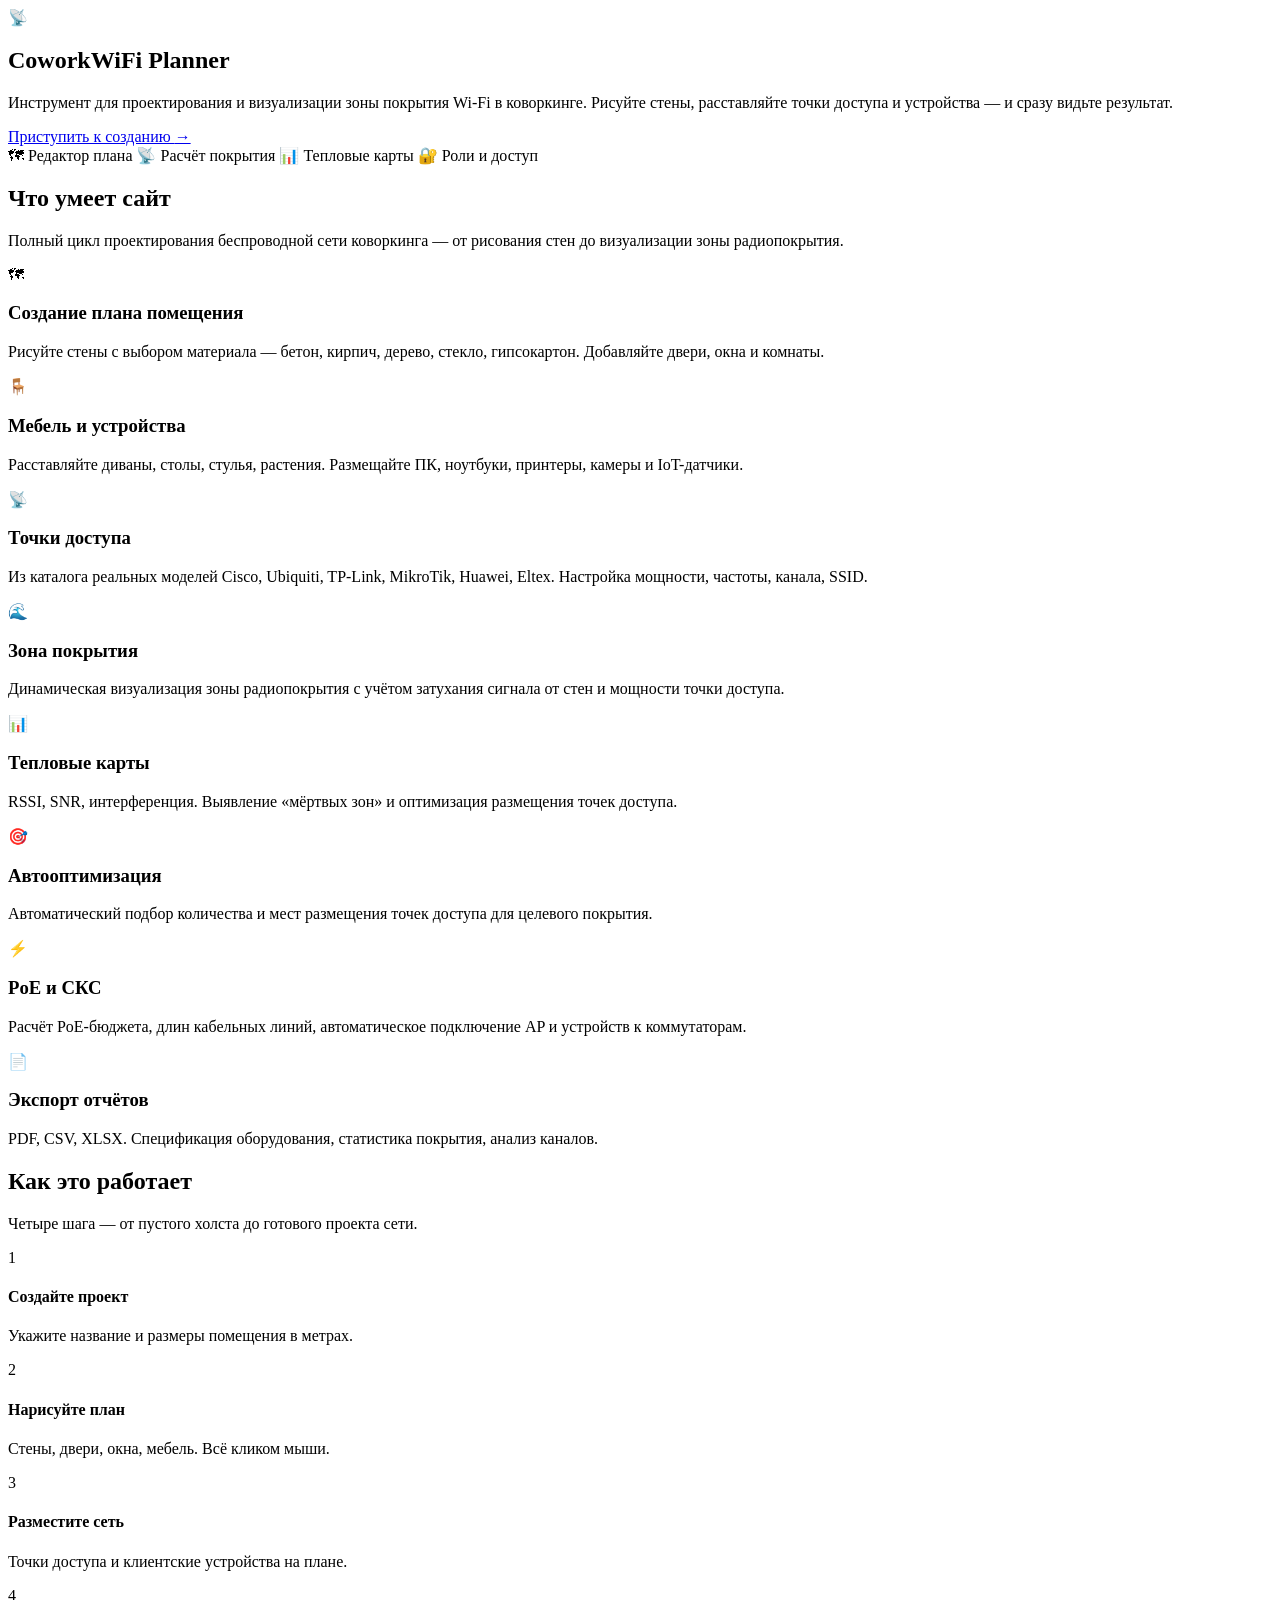
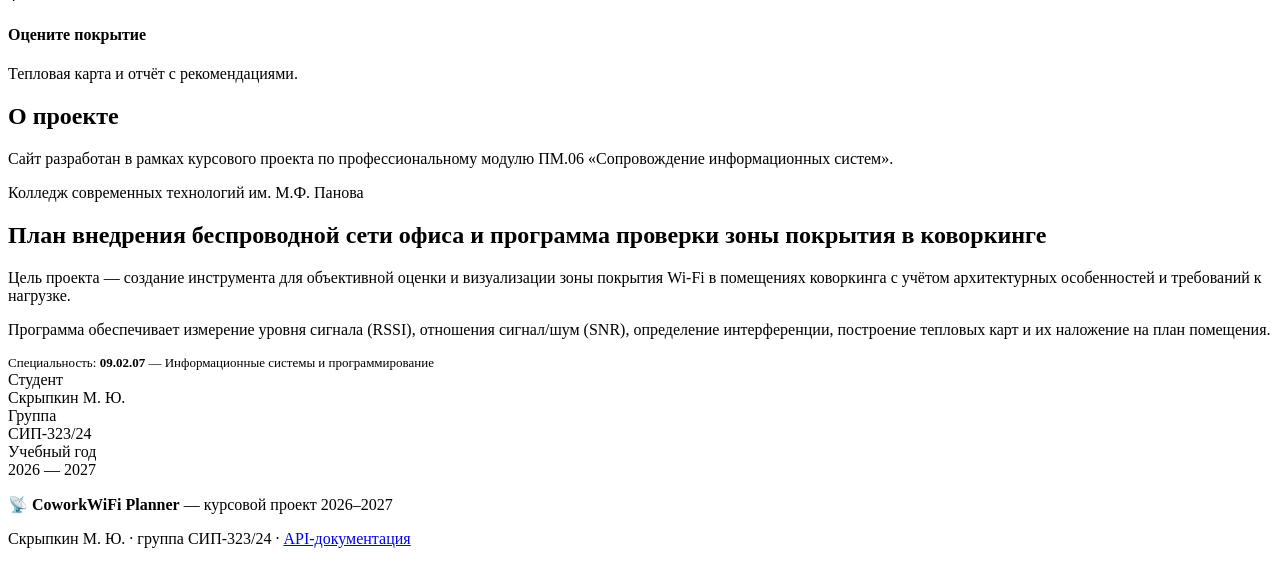
==== commit 1dd5d004: "ver 0.0.5 Unstable" ====
--- a/static/index.html
+++ b/static/index.html
@@ -1,13 +1,21 @@
 <!DOCTYPE html>
-<html lang="ru">
+<html lang="ru" data-theme="dark">
 <head>
 <meta charset="UTF-8">
 <meta name="viewport" content="width=device-width, initial-scale=1.0">
 <title>CoworkWiFi Planner — проектирование Wi-Fi в коворкинге</title>
-<link rel="stylesheet" href="/static/css/style.css">
+<link rel="stylesheet" href="/static/style.css">
+<script>
+  // Быстрая инициализация темы до рендера (чтобы не мигало)
+  (function () {
+    var t = localStorage.getItem('cw_theme') || 'dark';
+    document.documentElement.setAttribute('data-theme', t);
+  })();
+</script>
 </head>
-<body>
+<body class="scroll-page">
 
+<!-- ═══════════ HERO ═══════════ -->
 <section class="hero">
   <div class="hero-logo">📡</div>
   <h1>CoworkWiFi Planner</h1>
@@ -16,7 +24,7 @@
     в коворкинге. Рисуйте стены, расставляйте точки доступа и устройства —
     и сразу видьте результат.
   </p>
-  <a href="/static/editor.html" class="hero-cta" id="startBtn">
+  <a href="/static/editor.html" class="hero-cta">
     Приступить к созданию
     <span class="arrow">→</span>
   </a>
@@ -28,6 +36,7 @@
   </div>
 </section>
 
+<!-- ═══════════ ЧТО УМЕЕТ ═══════════ -->
 <section class="section">
   <h2 class="section-title">Что умеет сайт</h2>
   <p class="section-sub">
@@ -72,10 +81,10 @@
       доступа для целевого покрытия.</p>
     </div>
     <div class="feature">
-      <div class="feature-icon">🔐</div>
-      <h3>Роли и права</h3>
-      <p>Администратор, инженер, аналитик — разграничение доступа
-      и защита данных.</p>
+      <div class="feature-icon">⚡</div>
+      <h3>PoE и СКС</h3>
+      <p>Расчёт PoE-бюджета, длин кабельных линий, автоматическое
+      подключение AP и устройств к коммутаторам.</p>
     </div>
     <div class="feature">
       <div class="feature-icon">📄</div>
@@ -86,6 +95,7 @@
   </div>
 </section>
 
+<!-- ═══════════ КАК ЭТО РАБОТАЕТ ═══════════ -->
 <section class="steps">
   <div class="section">
     <h2 class="section-title">Как это работает</h2>
@@ -115,6 +125,7 @@
   </div>
 </section>
 
+<!-- ═══════════ О ПРОЕКТЕ ═══════════ -->
 <section class="about">
   <div class="section">
     <h2 class="section-title">О проекте</h2>
@@ -137,7 +148,7 @@
         карт и их наложение на план помещения.
       </p>
       <div class="about-divider"></div>
-      <p style="font-size:13px;color:#999;margin:0">
+      <p style="font-size:13px;color:var(--text-muted);margin:0">
         Специальность: <strong>09.02.07</strong> — Информационные системы и программирование
       </p>
       <div class="author-info">
@@ -158,7 +169,8 @@
   </div>
 </section>
 
-<footer>
+<!-- ═══════════ ФУТЕР ═══════════ -->
+<footer class="app-footer">
   <p>📡 <strong>CoworkWiFi Planner</strong> — курсовой проект 2026–2027</p>
   <p>Скрыпкин М. Ю. · группа СИП-323/24 ·
     <a href="/docs" target="_blank">API-документация</a></p>
@@ -167,27 +179,14 @@
 <script src="/static/js/api.js"></script>
 <script>
 (function () {
-  var startBtn = document.getElementById('startBtn');
+  var startBtn = document.querySelector('.hero-cta');
   startBtn.addEventListener('click', function (e) {
     if (!API.getToken()) {
-      e.preventDefault();
-      window.location.href = '/static/login.html';
+      // Авторизация убрана (п.2 = A), но API-токен может быть не задан
+      // — оставляем возможность, если пользователь уже входил
     }
+    // Просто переходим в редактор
   });
-  if (API.getToken()) {
-    API.get('/api/auth/me').then(function (u) {
-      var hero = document.querySelector('.hero');
-      var badge = document.createElement('div');
-      badge.className = 'hero-user-badge';
-      badge.innerHTML = '<span>👤 ' + u.full_name + '</span>' +
-        '<button id="logoutLink">Выйти</button>';
-      hero.appendChild(badge);
-      document.getElementById('logoutLink').addEventListener('click', function () {
-        API.clearToken();
-        window.location.reload();
-      });
-    }).catch(function () { API.clearToken(); });
-  }
 })();
 </script>
 </body>
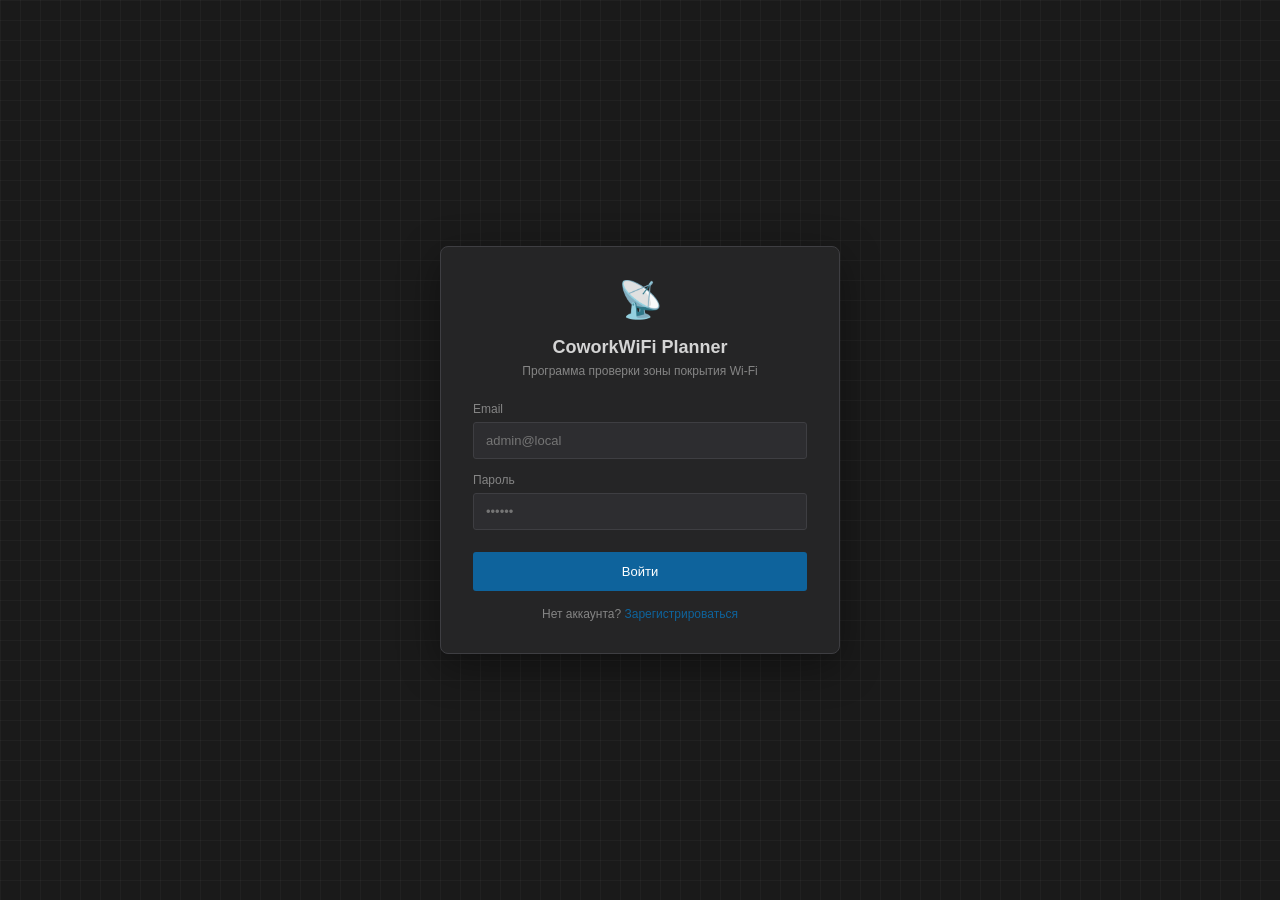
==== commit 5de24d40: "ver 0.1.1 beta" ====
--- a/static/index.html
+++ b/static/index.html
@@ -3,189 +3,171 @@
 <head>
 <meta charset="UTF-8">
 <meta name="viewport" content="width=device-width, initial-scale=1.0">
-<title>CoworkWiFi Planner — проектирование Wi-Fi в коворкинге</title>
-<link rel="stylesheet" href="/static/style.css">
+<title>CoworkWiFi Planner — главная</title>
+<link rel="icon" href="data:,">
+<link rel="stylesheet" href="/static/css/style.css">
 <script>
-  // Быстрая инициализация темы до рендера (чтобы не мигало)
-  (function () {
-    var t = localStorage.getItem('cw_theme') || 'dark';
-    document.documentElement.setAttribute('data-theme', t);
-  })();
+  var t = localStorage.getItem('cw_theme') || 'dark';
+  document.documentElement.setAttribute('data-theme', t);
 </script>
 </head>
-<body class="scroll-page">
+<body>
 
-<!-- ═══════════ HERO ═══════════ -->
-<section class="hero">
-  <div class="hero-logo">📡</div>
-  <h1>CoworkWiFi Planner</h1>
-  <p class="subtitle">
-    Инструмент для проектирования и визуализации зоны покрытия Wi-Fi
-    в коворкинге. Рисуйте стены, расставляйте точки доступа и устройства —
-    и сразу видьте результат.
+<header class="topbar-drawing">
+  <div class="topbar-left">
+    <span class="brand">📡 CoworkWiFi Planner</span>
+    <a class="menu-item active" href="/static/index.html">Главная</a>
+    <a class="menu-item" href="/static/editor.html">Редактор</a>
+    <a class="menu-item" href="/static/measurements.html">Измерения</a>
+    <a class="menu-item" id="adminLink" href="/static/admin.html" style="display:none">Админ</a>
+  </div>
+  <div class="spacer"></div>
+  <div class="topbar-right">
+    <button class="btn-icon" id="themeToggle" title="Тема">☀</button>
+    <div class="avatar" id="userAvatar">?</div>
+    <span class="brand" id="userName" style="font-size:12px;font-weight:400;color:var(--text-dim)"></span>
+    <button class="btn-icon" id="logoutBtn" title="Выйти">⏻</button>
+  </div>
+</header>
+
+<main class="container">
+
+  <section class="hero">
+    <div class="logo">📡</div>
+    <h1>CoworkWiFi Planner</h1>
+    <p class="subtitle">
+      Инструмент для проектирования и визуализации зоны покрытия Wi-Fi
+      в коворкинге. Рисуйте стены, расставляйте точки доступа и устройства —
+      и сразу видьте результат.
+    </p>
+    <div class="hero-actions">
+      <a class="hero-btn" href="/static/editor.html">Приступить к созданию →</a>
+      <a class="hero-btn" href="/docs" target="_blank"
+         style="background:var(--panel-2);color:var(--text);border:1px solid var(--border)">
+        API-документация
+      </a>
+    </div>
+  </section>
+
+  <h2 style="text-align:center;margin:40px 0 4px">Что умеет сайт</h2>
+  <p style="text-align:center;color:var(--text-dim);font-size:13px;margin-bottom:24px">
+    Полный цикл проектирования сети — от стен до тепловой карты
   </p>
-  <a href="/static/editor.html" class="hero-cta">
-    Приступить к созданию
-    <span class="arrow">→</span>
-  </a>
-  <div class="hero-features-mini">
-    <span>🗺 Редактор плана</span>
-    <span>📡 Расчёт покрытия</span>
-    <span>📊 Тепловые карты</span>
-    <span>🔐 Роли и доступ</span>
-  </div>
-</section>
 
-<!-- ═══════════ ЧТО УМЕЕТ ═══════════ -->
-<section class="section">
-  <h2 class="section-title">Что умеет сайт</h2>
-  <p class="section-sub">
-    Полный цикл проектирования беспроводной сети коворкинга —
-    от рисования стен до визуализации зоны радиопокрытия.
-  </p>
-  <div class="features-grid">
+  <div class="features">
     <div class="feature">
       <div class="feature-icon">🗺</div>
-      <h3>Создание плана помещения</h3>
-      <p>Рисуйте стены с выбором материала — бетон, кирпич, дерево, стекло,
-      гипсокартон. Добавляйте двери, окна и комнаты.</p>
-    </div>
-    <div class="feature">
-      <div class="feature-icon">🪑</div>
-      <h3>Мебель и устройства</h3>
-      <p>Расставляйте диваны, столы, стулья, растения. Размещайте ПК,
-      ноутбуки, принтеры, камеры и IoT-датчики.</p>
+      <h3>Создание плана</h3>
+      <p>Стены с выбором материала — бетон, кирпич, дерево, стекло, гипсокартон.</p>
     </div>
     <div class="feature">
       <div class="feature-icon">📡</div>
       <h3>Точки доступа</h3>
-      <p>Из каталога реальных моделей Cisco, Ubiquiti, TP-Link, MikroTik,
-      Huawei, Eltex. Настройка мощности, частоты, канала, SSID.</p>
+      <p>Настройка мощности, усиления, частоты и канала для каждой AP.</p>
+    </div>
+    <div class="feature">
+      <div class="feature-icon">🔀</div>
+      <h3>Коммутаторы и PoE</h3>
+      <p>Расчёт PoE-бюджета, кабельных трасс, превышения 100 м.</p>
     </div>
     <div class="feature">
       <div class="feature-icon">🌊</div>
-      <h3>Зона покрытия</h3>
-      <p>Динамическая визуализация зоны радиопокрытия с учётом затухания
-      сигнала от стен и мощности точки доступа.</p>
+      <h3>Тепловые карты</h3>
+      <p>Расчёт RSSI с учётом затухания на стенах. Карта покрытия прямо на плане.</p>
+    </div>
+    <div class="feature">
+      <div class="feature-icon">💡</div>
+      <h3>IoT-устройства</h3>
+      <p>Умное освещение, датчики климата, замки, домофоны — по отдельному SSID.</p>
+    </div>
+    <div class="feature">
+      <div class="feature-icon">🔐</div>
+      <h3>Роли и права</h3>
+      <p>Администратор, инженер, аналитик — разграничение доступа к функциям.</p>
     </div>
     <div class="feature">
       <div class="feature-icon">📊</div>
-      <h3>Тепловые карты</h3>
-      <p>RSSI, SNR, интерференция. Выявление «мёртвых зон» и оптимизация
-      размещения точек доступа.</p>
-    </div>
-    <div class="feature">
-      <div class="feature-icon">🎯</div>
-      <h3>Автооптимизация</h3>
-      <p>Автоматический подбор количества и мест размещения точек
-      доступа для целевого покрытия.</p>
-    </div>
-    <div class="feature">
-      <div class="feature-icon">⚡</div>
-      <h3>PoE и СКС</h3>
-      <p>Расчёт PoE-бюджета, длин кабельных линий, автоматическое
-      подключение AP и устройств к коммутаторам.</p>
+      <h3>Статистика</h3>
+      <p>Проценты покрытия, мёртвые зоны, средний сигнал по всей площади.</p>
     </div>
     <div class="feature">
       <div class="feature-icon">📄</div>
-      <h3>Экспорт отчётов</h3>
-      <p>PDF, CSV, XLSX. Спецификация оборудования, статистика покрытия,
-      анализ каналов.</p>
+      <h3>Экспорт</h3>
+      <p>PNG-схема, CSV с координатами и статистикой, спецификация оборудования.</p>
     </div>
   </div>
-</section>
 
-<!-- ═══════════ КАК ЭТО РАБОТАЕТ ═══════════ -->
-<section class="steps">
-  <div class="section">
-    <h2 class="section-title">Как это работает</h2>
-    <p class="section-sub">Четыре шага — от пустого холста до готового проекта сети.</p>
-    <div class="step-row">
-      <div class="step">
-        <div class="step-num">1</div>
-        <h4>Создайте проект</h4>
-        <p>Укажите название и размеры помещения в метрах.</p>
+  <div class="about-card">
+    <div class="uni">Колледж современных технологий им. М.Ф. Панова</div>
+    <h2>План внедрения беспроводной сети офиса
+      и программа проверки зоны покрытия в коворкинге</h2>
+    <p>Цель — создание инструмента для объективной оценки и визуализации
+      зоны покрытия Wi-Fi в помещениях коворкинга с учётом архитектурных
+      особенностей и требований к нагрузке.</p>
+    <p>Программа обеспечивает измерение RSSI, SNR, интерференции,
+      построение тепловых карт и их наложение на план.</p>
+    <div class="about-divider"></div>
+    <p style="font-size:11px;color:var(--text-dim);margin:0">
+      Специальность <strong>09.02.07</strong> — Информационные системы и программирование
+    </p>
+    <div class="author-info">
+      <div class="author-item">
+        <div class="lbl">Студент</div>
+        <div class="val">Скрыпкин М. Ю.</div>
       </div>
-      <div class="step">
-        <div class="step-num">2</div>
-        <h4>Нарисуйте план</h4>
-        <p>Стены, двери, окна, мебель. Всё кликом мыши.</p>
+      <div class="author-item">
+        <div class="lbl">Группа</div>
+        <div class="val">СИП-323/24</div>
       </div>
-      <div class="step">
-        <div class="step-num">3</div>
-        <h4>Разместите сеть</h4>
-        <p>Точки доступа и клиентские устройства на плане.</p>
-      </div>
-      <div class="step">
-        <div class="step-num">4</div>
-        <h4>Оцените покрытие</h4>
-        <p>Тепловая карта и отчёт с рекомендациями.</p>
+      <div class="author-item">
+        <div class="lbl">Учебный год</div>
+        <div class="val">2026 — 2027</div>
       </div>
     </div>
   </div>
-</section>
 
-<!-- ═══════════ О ПРОЕКТЕ ═══════════ -->
-<section class="about">
-  <div class="section">
-    <h2 class="section-title">О проекте</h2>
-    <p class="section-sub">
-      Сайт разработан в рамках курсового проекта по профессиональному
-      модулю ПМ.06 «Сопровождение информационных систем».
-    </p>
-    <div class="about-card">
-      <div class="uni">Колледж современных технологий им. М.Ф. Панова</div>
-      <h2>План внедрения беспроводной сети офиса
-        и программа проверки зоны покрытия в коворкинге</h2>
-      <p>
-        Цель проекта — создание инструмента для объективной оценки
-        и визуализации зоны покрытия Wi-Fi в помещениях коворкинга
-        с учётом архитектурных особенностей и требований к нагрузке.
-      </p>
-      <p>
-        Программа обеспечивает измерение уровня сигнала (RSSI), отношения
-        сигнал/шум (SNR), определение интерференции, построение тепловых
-        карт и их наложение на план помещения.
-      </p>
-      <div class="about-divider"></div>
-      <p style="font-size:13px;color:var(--text-muted);margin:0">
-        Специальность: <strong>09.02.07</strong> — Информационные системы и программирование
-      </p>
-      <div class="author-info">
-        <div class="author-item">
-          <div class="lbl">Студент</div>
-          <div class="val">Скрыпкин М. Ю.</div>
-        </div>
-        <div class="author-item">
-          <div class="lbl">Группа</div>
-          <div class="val">СИП-323/24</div>
-        </div>
-        <div class="author-item">
-          <div class="lbl">Учебный год</div>
-          <div class="val">2026 — 2027</div>
-        </div>
-      </div>
-    </div>
-  </div>
-</section>
+</main>
 
-<!-- ═══════════ ФУТЕР ═══════════ -->
-<footer class="app-footer">
-  <p>📡 <strong>CoworkWiFi Planner</strong> — курсовой проект 2026–2027</p>
-  <p>Скрыпкин М. Ю. · группа СИП-323/24 ·
-    <a href="/docs" target="_blank">API-документация</a></p>
+<footer class="drawing-footer">
+  <span>📡 CoworkWiFi Planner</span>
+  <span>Курсовой проект 2026–2027</span>
+  <span>Скрыпкин М. Ю. · СИП-323/24</span>
 </footer>
 
 <script src="/static/js/api.js"></script>
 <script>
 (function () {
-  var startBtn = document.querySelector('.hero-cta');
-  startBtn.addEventListener('click', function (e) {
-    if (!API.getToken()) {
-      // Авторизация убрана (п.2 = A), но API-токен может быть не задан
-      // — оставляем возможность, если пользователь уже входил
+  // Тема
+  var t = localStorage.getItem('cw_theme') || 'dark';
+  var themeBtn = document.getElementById('themeToggle');
+  themeBtn.textContent = t === 'dark' ? '☀' : '🌙';
+  themeBtn.addEventListener('click', function () {
+    var next = document.documentElement.getAttribute('data-theme') === 'dark' ? 'light' : 'dark';
+    document.documentElement.setAttribute('data-theme', next);
+    localStorage.setItem('cw_theme', next);
+    themeBtn.textContent = next === 'dark' ? '☀' : '🌙';
+  });
+
+  // Пользователь
+  if (!API.getToken()) {
+    window.location.href = '/static/login.html';
+    return;
+  }
+  API.get('/api/auth/me').then(function (u) {
+    document.getElementById('userName').textContent = u.full_name;
+    document.getElementById('userAvatar').textContent =
+      (u.full_name || '?').split(' ').map(function (s) { return s[0] || ''; }).join('').slice(0, 2).toUpperCase();
+    if (u.role === 'admin') {
+      document.getElementById('adminLink').style.display = '';
     }
-    // Просто переходим в редактор
+  }).catch(function () {
+    API.clearToken();
+    window.location.href = '/static/login.html';
+  });
+
+  document.getElementById('logoutBtn').addEventListener('click', function () {
+    API.clearToken();
+    window.location.href = '/static/login.html';
   });
 })();
 </script>
--- a/static/css/style.css
+++ b/static/css/style.css
@@ -0,0 +1,281 @@
+/* ============================================================
+   CoworkWiFi Planner — общий стиль страниц (как редактор)
+   Тёмная тема по умолчанию, светлая — по переключателю
+   ============================================================ */
+
+:root, [data-theme="dark"] {
+  --bg:#1e1e1e; --panel:#252526; --panel-2:#2d2d30; --border:#3e3e42;
+  --text:#d4d4d4; --text-dim:#858585; --accent:#0e639c; --accent-hover:#1177bb;
+  --green:#4caf50; --yellow:#ffc107; --orange:#ff9800; --red:#f44336;
+  --canvas:#1a1a1a; --grid:#2a2a2a;
+}
+[data-theme="light"] {
+  --bg:#f5f5f5; --panel:#ffffff; --panel-2:#f0f0f0; --border:#d4d4d4;
+  --text:#1e1e1e; --text-dim:#666; --accent:#0e639c; --accent-hover:#1177bb;
+  --canvas:#fafafa; --grid:#e0e0e0;
+}
+* { box-sizing:border-box; margin:0; padding:0; }
+html, body { min-height:100%;
+  font-family:'Segoe UI', Tahoma, sans-serif; font-size:13px;
+  background:var(--bg); color:var(--text); }
+
+a { color:var(--accent); text-decoration:none; }
+a:hover { text-decoration:underline; }
+
+/* ============ Верхняя панель ============ */
+.topbar-drawing { display:flex; align-items:center; gap:12px;
+  padding:8px 16px; background:var(--panel); border-bottom:1px solid var(--border);
+  position:sticky; top:0; z-index:10; }
+.topbar-left, .topbar-right { display:flex; align-items:center; gap:4px; }
+.brand { font-weight:600; color:var(--text); font-size:13px; }
+.spacer { flex:1; }
+.btn-icon { background:transparent; border:1px solid transparent; color:var(--text);
+  width:32px; height:32px; border-radius:3px; cursor:pointer; font-size:14px;
+  display:inline-flex; align-items:center; justify-content:center; }
+.btn-icon:hover { background:var(--panel-2); border-color:var(--border); }
+.btn-primary-sm { background:var(--accent); color:#fff; border:none; padding:6px 12px;
+  border-radius:3px; cursor:pointer; font-size:12px; text-decoration:none;
+  display:inline-flex; align-items:center; gap:4px; }
+.btn-primary-sm:hover { background:var(--accent-hover); text-decoration:none; color:#fff; }
+.btn-secondary { background:var(--panel-2); color:var(--text); border:1px solid var(--border);
+  padding:6px 12px; border-radius:3px; cursor:pointer; font-size:12px;
+  text-decoration:none; display:inline-flex; align-items:center; gap:4px; }
+.btn-secondary:hover { background:var(--border); text-decoration:none; color:var(--text); }
+.avatar { width:26px; height:26px; border-radius:50%; background:var(--accent);
+  color:#fff; display:flex; align-items:center; justify-content:center;
+  font-size:10px; font-weight:700; }
+.sep { color:var(--border); }
+
+.menu-item { padding:5px 10px; font-size:12px; color:var(--text-dim);
+  text-decoration:none; border-radius:3px; }
+.menu-item:hover { background:var(--panel-2); color:var(--text); text-decoration:none; }
+.menu-item.active { background:var(--accent); color:#fff; }
+
+/* ============ Контейнер ============ */
+.container { max-width:1200px; margin:0 auto; padding:32px 20px; }
+.container-narrow { max-width:800px; margin:0 auto; padding:32px 20px; }
+
+h1 { font-size:20px; margin-bottom:16px; font-weight:600; }
+h2 { font-size:16px; margin-bottom:14px; font-weight:600; }
+h3 { font-size:14px; margin-bottom:10px; font-weight:600; }
+
+/* ============ Кнопки ============ */
+.btn { background:var(--panel-2); color:var(--text); border:1px solid var(--border);
+  padding:8px 14px; border-radius:3px; cursor:pointer; font-size:12px;
+  display:inline-flex; align-items:center; gap:6px; }
+.btn:hover { background:var(--border); }
+.btn-primary { background:var(--accent); color:#fff; border:none;
+  padding:10px 20px; border-radius:3px; cursor:pointer; font-size:13px;
+  font-weight:500; display:inline-flex; align-items:center; gap:6px; }
+.btn-primary:hover { background:var(--accent-hover); }
+
+/* ============ Карточки ============ */
+.card { background:var(--panel); border:1px solid var(--border);
+  border-radius:6px; padding:20px; margin-bottom:16px; }
+.card h3 { color:var(--text); }
+
+/* ============ Таблицы ============ */
+.table-wrap { background:var(--panel); border:1px solid var(--border);
+  border-radius:6px; overflow:hidden; }
+.table { width:100%; border-collapse:collapse; font-size:12px; color:var(--text); }
+.table th, .table td { padding:10px 14px; text-align:left;
+  border-bottom:1px solid var(--border); }
+.table th { background:var(--panel-2); font-weight:600; color:var(--text-dim);
+  font-size:11px; text-transform:uppercase; letter-spacing:.5px; }
+.table tr:last-child td { border-bottom:none; }
+.table tr:hover td { background:var(--panel-2); }
+
+/* ============ Бейджи ============ */
+.badge { display:inline-block; padding:3px 9px; border-radius:10px;
+  font-size:10px; font-weight:700; text-transform:uppercase; }
+.badge.admin { background:#f4433620; color:#f44336; }
+.badge.engineer { background:#2196f320; color:#2196f3; }
+.badge.analyst { background:#9c27b020; color:#9c27b0; }
+.badge.active { background:#4caf5020; color:#4caf50; }
+.badge.blocked { background:#f4433620; color:#f44336; }
+
+/* ============ Формы ============ */
+.form-row { margin-bottom:14px; }
+.form-row label { display:block; font-size:12px; color:var(--text-dim);
+  margin-bottom:6px; font-weight:500; }
+.form-row input, .form-row select, .form-row textarea {
+  width:100%; background:var(--panel-2); border:1px solid var(--border);
+  color:var(--text); padding:8px 10px; border-radius:3px; font-size:13px;
+  outline:none; font-family:inherit;
+}
+.form-row input:focus, .form-row select:focus, .form-row textarea:focus {
+  border-color:var(--accent);
+}
+
+/* ============ Модалки ============ */
+.modal-mask { position:fixed; inset:0; background:rgba(0,0,0,.6);
+  display:none; align-items:center; justify-content:center; z-index:100; }
+.modal-mask.show { display:flex; }
+.modal { background:var(--panel); border:1px solid var(--border);
+  border-radius:6px; padding:24px; width:420px; max-width:90vw; color:var(--text); }
+.modal h2 { font-size:16px; margin-bottom:16px; }
+.modal label { display:block; font-size:11px; color:var(--text-dim);
+  margin:10px 0 4px; }
+.modal input, .modal select {
+  width:100%; background:var(--panel-2); border:1px solid var(--border);
+  color:var(--text); padding:8px 10px; border-radius:3px; font-size:13px; outline:none; }
+.modal-btns { display:flex; justify-content:flex-end; gap:8px; margin-top:20px; }
+.modal-btns button { padding:8px 16px; border-radius:3px; cursor:pointer;
+  font-size:12px; border:1px solid var(--border); background:var(--panel-2);
+  color:var(--text); }
+.modal-btns button.ok { background:var(--accent); border-color:var(--accent); color:#fff; }
+.modal-btns button.ok:hover { background:var(--accent-hover); }
+.modal-btns button.cancel:hover { background:var(--border); }
+
+/* ============ АВТОРИЗАЦИЯ ============ */
+.auth-page { display:flex; align-items:center; justify-content:center;
+  min-height:100vh; background:var(--canvas);
+  background-image:
+    linear-gradient(rgba(255,255,255,.03) 1px, transparent 1px),
+    linear-gradient(90deg, rgba(255,255,255,.03) 1px, transparent 1px);
+  background-size:20px 20px;
+  padding:20px;
+}
+[data-theme="light"] .auth-page {
+  background-image:
+    linear-gradient(rgba(0,0,0,.03) 1px, transparent 1px),
+    linear-gradient(90deg, rgba(0,0,0,.03) 1px, transparent 1px);
+}
+.auth-card { background:var(--panel); border:1px solid var(--border);
+  border-radius:8px; padding:32px; width:100%; max-width:400px;
+  box-shadow:0 12px 40px rgba(0,0,0,.4); }
+.auth-card .logo { font-size:36px; text-align:center; margin-bottom:16px; }
+.auth-card h1 { font-size:18px; text-align:center; margin-bottom:6px; }
+.auth-card .subtitle { text-align:center; color:var(--text-dim);
+  font-size:12px; margin-bottom:24px; }
+.auth-card label { display:block; font-size:12px; color:var(--text-dim);
+  margin-bottom:14px; }
+.auth-card input, .auth-card select {
+  width:100%; background:var(--panel-2); border:1px solid var(--border);
+  color:var(--text); padding:10px 12px; border-radius:3px; margin-top:6px;
+  font-size:13px; outline:none; }
+.auth-card input:focus, .auth-card select:focus { border-color:var(--accent); }
+.auth-card button[type="submit"] { width:100%; margin-top:8px; padding:12px;
+  background:var(--accent); color:#fff; border:none; border-radius:3px;
+  cursor:pointer; font-size:13px; font-weight:500; }
+.auth-card button[type="submit"]:hover { background:var(--accent-hover); }
+.auth-card .hint { text-align:center; font-size:12px; color:var(--text-dim);
+  margin-top:16px; }
+.auth-card .hint a { color:var(--accent); font-weight:500; }
+.msg { margin-top:12px; text-align:center; font-size:12px; padding:8px;
+  border-radius:3px; display:none; }
+.msg.show { display:block; }
+.msg.error { background:#f4433620; color:#f44336; }
+.msg.success { background:#4caf5020; color:#4caf50; }
+
+/* ============ ГЛАВНАЯ ============ */
+.hero { text-align:center; padding:60px 20px 40px; }
+.hero .logo { font-size:64px; margin-bottom:16px; }
+.hero h1 { font-size:32px; font-weight:700; margin-bottom:12px;
+  letter-spacing:-.5px; }
+.hero .subtitle { font-size:15px; color:var(--text-dim); max-width:600px;
+  margin:0 auto 32px; line-height:1.6; }
+.hero-actions { display:flex; gap:12px; justify-content:center; flex-wrap:wrap; }
+.hero-btn { padding:14px 32px; font-size:14px; border-radius:4px;
+  background:var(--accent); color:#fff; border:none; cursor:pointer;
+  text-decoration:none; display:inline-flex; align-items:center; gap:8px;
+  font-weight:500; transition:transform .15s, background .15s; }
+.hero-btn:hover { background:var(--accent-hover); transform:translateY(-2px);
+  text-decoration:none; color:#fff; }
+
+.features { display:grid; grid-template-columns:repeat(auto-fit, minmax(240px, 1fr));
+  gap:16px; margin-top:40px; }
+.feature { background:var(--panel); border:1px solid var(--border);
+  border-radius:6px; padding:20px; transition:border-color .15s; }
+.feature:hover { border-color:var(--accent); }
+.feature-icon { font-size:24px; margin-bottom:10px; }
+.feature h3 { font-size:14px; margin-bottom:6px; }
+.feature p { font-size:12px; color:var(--text-dim); line-height:1.5; }
+
+.about-card { background:var(--panel); border:1px solid var(--border);
+  border-radius:6px; padding:24px; margin-top:32px; text-align:center; }
+.about-card .uni { font-size:11px; text-transform:uppercase;
+  letter-spacing:1px; color:var(--accent); font-weight:700; margin-bottom:12px; }
+.about-card h2 { font-size:16px; margin-bottom:14px; line-height:1.4; }
+.about-card p { font-size:12px; color:var(--text-dim); line-height:1.6;
+  margin-bottom:10px; }
+.about-divider { width:60px; height:2px; background:var(--accent);
+  margin:18px auto; }
+.author-info { display:flex; justify-content:center; gap:32px;
+  flex-wrap:wrap; margin-top:16px; }
+.author-item .lbl { font-size:10px; text-transform:uppercase; color:var(--text-dim);
+  letter-spacing:.5px; margin-bottom:4px; }
+.author-item .val { font-size:13px; font-weight:600; color:var(--text); }
+
+/* ============ АДМИН-ПАНЕЛЬ ============ */
+.tabs { display:flex; gap:0; border-bottom:1px solid var(--border);
+  margin-bottom:24px; }
+.tab { padding:10px 20px; background:transparent; border:none;
+  color:var(--text-dim); cursor:pointer; font-size:13px;
+  border-bottom:2px solid transparent; margin-bottom:-1px; }
+.tab:hover { color:var(--text); }
+.tab.active { color:var(--text); border-bottom-color:var(--accent); }
+
+.metric-grid { display:grid;
+  grid-template-columns:repeat(auto-fit, minmax(180px, 1fr));
+  gap:14px; margin-bottom:24px; }
+.metric-card { background:var(--panel); border:1px solid var(--border);
+  border-radius:6px; padding:16px; }
+.metric-card .label { font-size:10px; text-transform:uppercase;
+  letter-spacing:.5px; color:var(--text-dim); margin-bottom:6px; font-weight:600; }
+.metric-card .value { font-size:24px; font-weight:700; color:var(--text);
+  line-height:1; }
+.metric-card .sub { font-size:11px; color:var(--text-dim); margin-top:6px; }
+.metric-card.accent { border-left:3px solid var(--accent); }
+.metric-card.ok { border-left:3px solid var(--green); }
+.metric-card.warn { border-left:3px solid var(--yellow); }
+
+.chart-row { display:grid; grid-template-columns:1fr 1fr; gap:16px;
+  margin-bottom:24px; }
+.chart-box { background:var(--panel); border:1px solid var(--border);
+  border-radius:6px; padding:16px; }
+.chart-box h3 { font-size:12px; margin-bottom:14px; color:var(--text-dim);
+  text-transform:uppercase; letter-spacing:.5px; }
+.bar-chart { display:flex; align-items:flex-end; gap:6px; height:120px;
+  padding-top:8px; }
+.bar-col { flex:1; display:flex; flex-direction:column;
+  align-items:center; justify-content:flex-end; height:100%; }
+.bar-col .bar { width:100%; background:var(--accent); border-radius:2px 2px 0 0;
+  min-height:2px; transition:height .3s; }
+.bar-col .bar.ok { background:var(--green); }
+.bar-col .bar-count { font-size:10px; color:var(--accent); font-weight:700;
+  margin-bottom:2px; }
+.bar-col .bar-label { font-size:10px; color:var(--text-dim); margin-top:6px; }
+
+.role-row { display:flex; align-items:center; gap:10px; margin-bottom:10px;
+  font-size:12px; }
+.role-row .role-name { width:90px; color:var(--text-dim); }
+.role-row .role-bar { flex:1; height:8px; background:var(--panel-2);
+  border-radius:4px; overflow:hidden; }
+.role-row .role-fill { height:100%; border-radius:4px; transition:width .3s; }
+.role-row .role-count { width:36px; text-align:right; font-weight:600; }
+
+.toolbar-bar { display:flex; justify-content:space-between;
+  align-items:center; margin-bottom:14px; }
+.toolbar-bar h2 { font-size:15px; margin:0; }
+
+.empty { text-align:center; padding:40px 20px; color:var(--text-dim);
+  font-size:12px; }
+.empty .big { font-size:36px; opacity:.4; margin-bottom:8px; }
+
+/* ============ Футер ============ */
+.drawing-footer { display:flex; justify-content:space-between;
+  padding:8px 16px; border-top:1px solid var(--border);
+  background:var(--panel); font-size:10px; color:var(--text-dim);
+  text-transform:uppercase; letter-spacing:.5px; margin-top:40px; }
+
+/* ============ Скроллбар ============ */
+::-webkit-scrollbar { width:8px; height:8px; }
+::-webkit-scrollbar-track { background:var(--panel); }
+::-webkit-scrollbar-thumb { background:var(--border); border-radius:4px; }
+::-webkit-scrollbar-thumb:hover { background:#4f4f4f; }
+
+@media (max-width: 700px) {
+  .chart-row { grid-template-columns:1fr; }
+  .hero h1 { font-size:24px; }
+}
